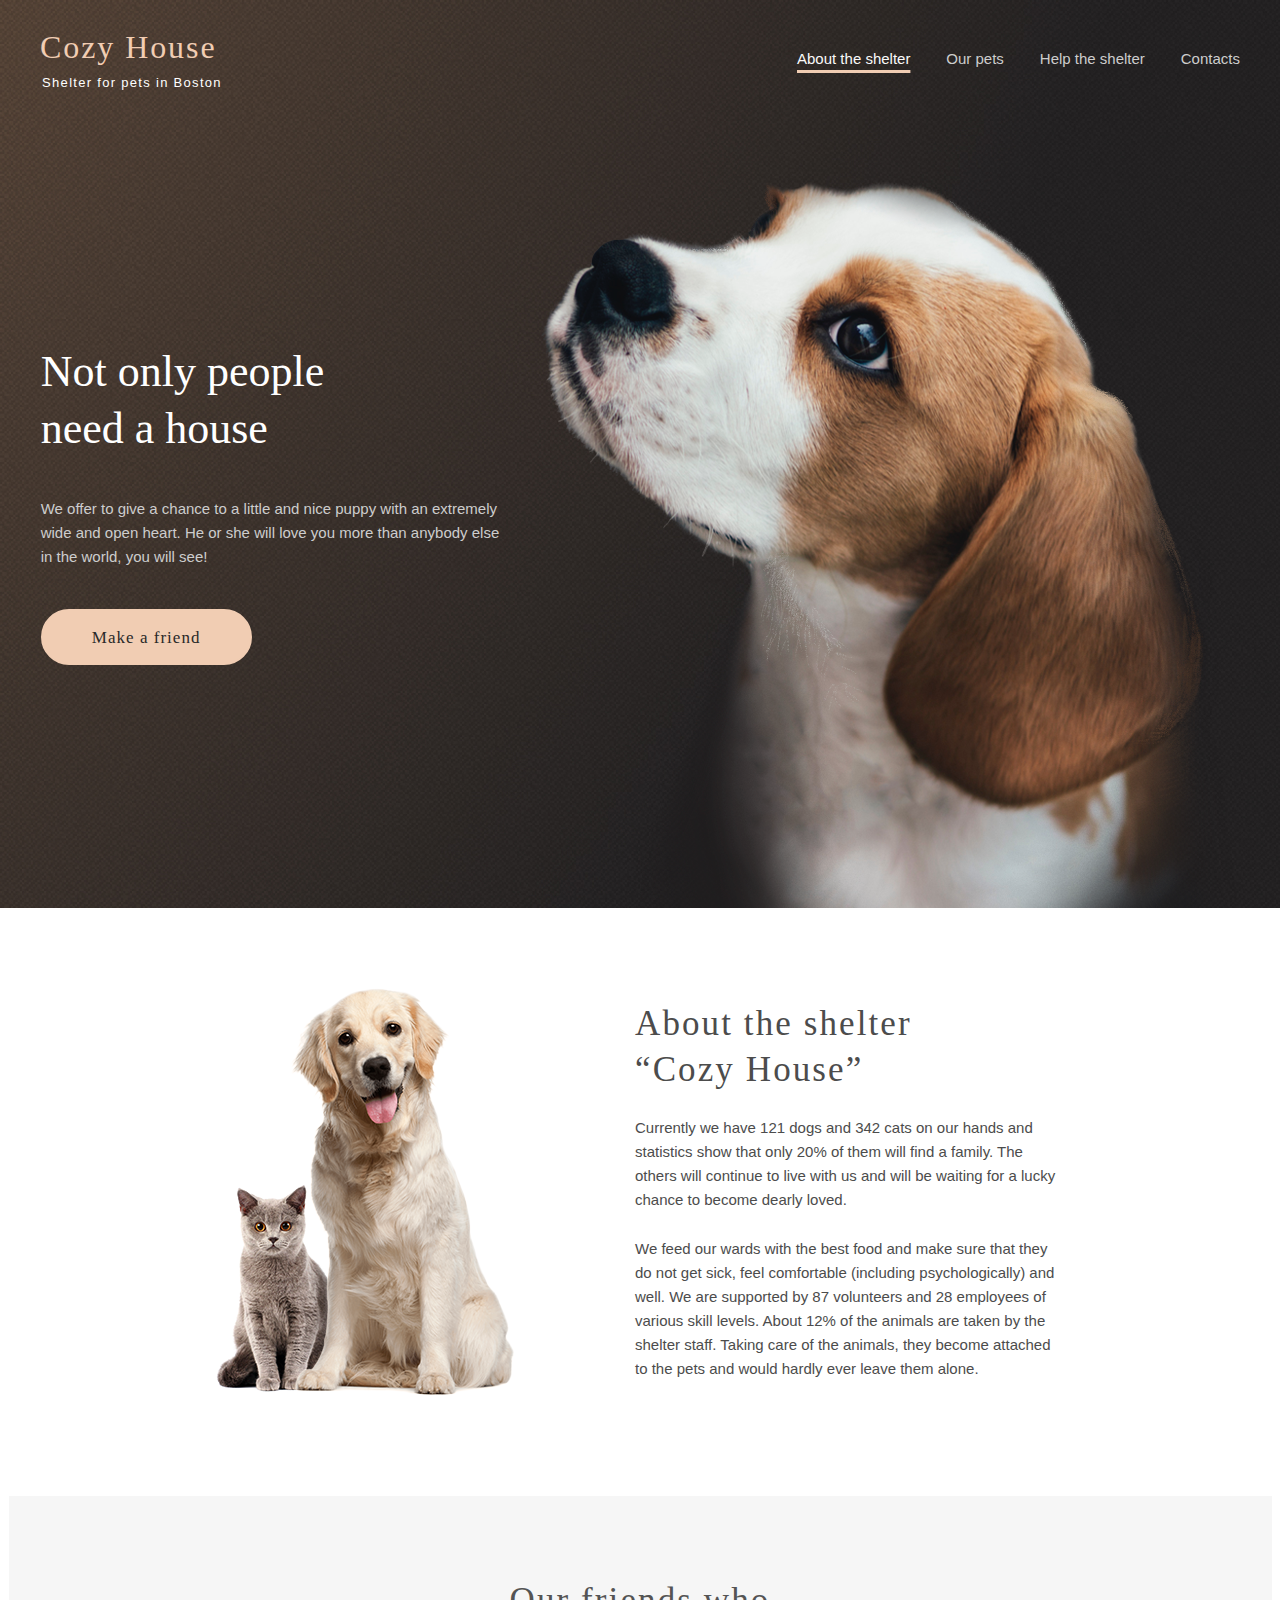
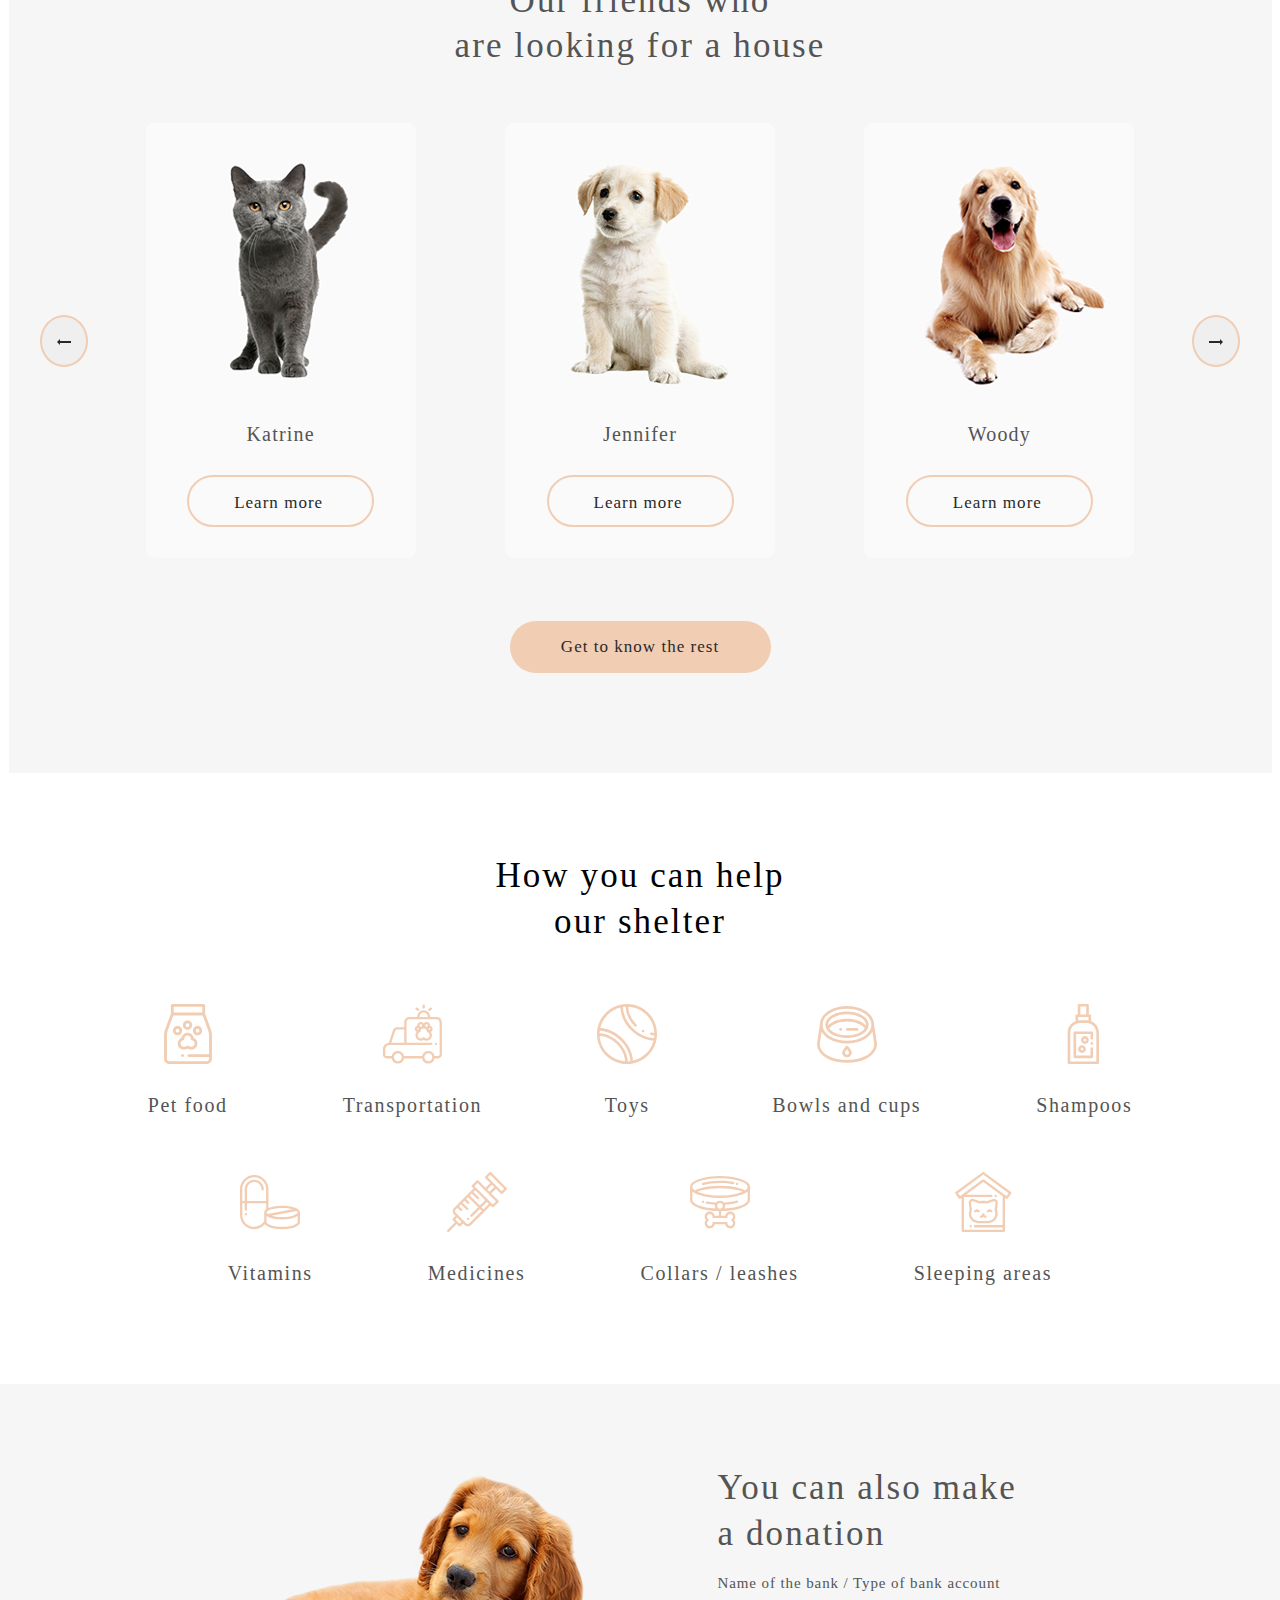
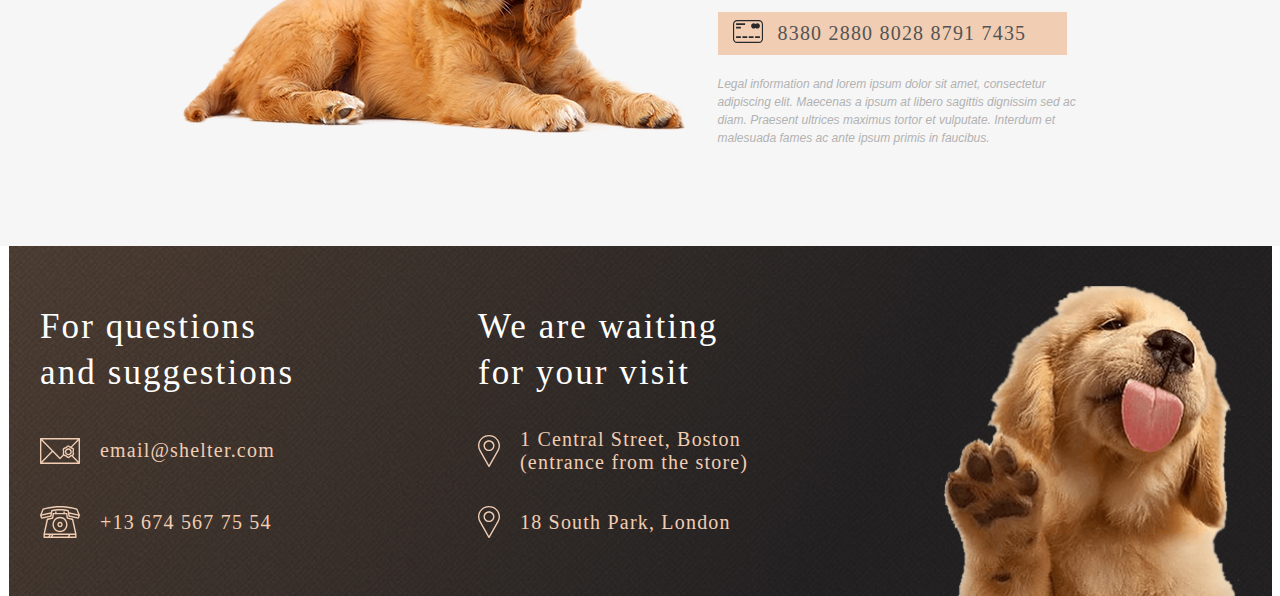
==== shelter/main.html @ d8381eef "feat: add slider and interactive for pets page and discription en console for checking the work" ====
<!DOCTYPE html>
<html lang="en">
  <head>
    <!-- prettier-ignore -->
    <meta charset="UTF-8">
    <!-- prettier-ignore -->
    <meta name="viewport" content="width=device-width, initial-scale=1.0">
    <!-- prettier-ignore -->
    <link rel="icon" href="/shelter/assets/favicon.png" type="image/x-icon">
    <!-- prettier-ignore -->
    <link rel="stylesheet" href="main.css">
    <title>Cozy House</title>
  </head>
  <body>
    <main>
      <div class="wrapper_section1 wrapper_section1-bg">
        <div class="section_1" style="height: 908px">
          <header class="section_1__header">
            <nav class="section_1__header_nav">
              <div class="section_1__header_nav_logo">
                <a href="#" class="header_nav_logo_a">
                  <h1>Cozy House</h1>
                  <span class="header__nav_div_span"
                    >Shelter for pets in Boston</span
                  ></a
                >
              </div>
              <ul class="section_1__header_nav_ul">
                <li class="section_1__header_nav_ul_li">About the shelter</li>
                <li class="section_1__header_nav_ul_li">
                  <a href="pets.html">Our pets</a>
                </li>
                <li class="section_1__header_nav_ul_li">
                  <a href="#help_the_shelter">Help the shelter</a>
                </li>
                <li class="section_1__header_nav_ul_li">
                  <a href="#contacts">Contacts</a>
                </li>
              </ul>
            </nav>
          </header>
          <article class="section_1__article">
            <div class="section_1__article_div">
              <h2 class="section_1__article_div_h2">
                Not only people need a house
              </h2>
              <p class="section_1__article_div_p">
                We offer to give a chance to a little and nice puppy with an
                extremely wide and open heart. He or she will love you more than
                anybody else in the world, you will see!
              </p>
              <a href="#our_friends" class="section_1__article_div_a"
                >Make a friend</a
              >
            </div>
            <div class="section_1__article_img">
              <!-- prettier-ignore -->
              <img
                src="/shelter//assets/start_pet.png"
                alt="dog puppy"
                width="698"
                height="728"
              >
            </div>
          </article>
        </div>
      </div>
      <div class="wrapper_section2 wrapper_section2-bg" style="height: 588px">
        <article class="section2 wrapper_section2__article">
          <div class="section2__article_div-foto">
            <!-- prettier-ignore -->
            <img
              src="/shelter/assets/about-pets.png"
              alt="pets"
              width="300"
              height="408"
              class="section2__article_div-foto_img"
            >
          </div>
          <div class="section2__article_div-info">
            <h2 class="section2__article_div-info_h2">
              About the shelter “Cozy House”
            </h2>
            <p class="section2__article_div-info_p">
              Currently we have 121 dogs and 342 cats on our hands and
              statistics show that only 20% of them will find a family. The
              others will continue to live with us and will be waiting for a
              lucky chance to become dearly loved.
            </p>
            <p class="section2__article_div-info_p">
              We feed our wards with the best food and make sure that they do
              not get sick, feel comfortable (including psychologically) and
              well. We are supported by 87 volunteers and 28 employees of
              various skill levels. About 12% of the animals are taken by the
              shelter staff. Taking care of the animals, they become attached to
              the pets and would hardly ever leave them alone.
            </p>
          </div>
        </article>
      </div>
      <div
        id="our_friends"
        class="wrapper_section3 wrapper_section3-bg"
        style="height: 877px"
      >
        <article class="section3 section3_wrapper">
          <h2 class="article__h2">
            Our friends who
            <!-- prettier-ignore -->
            <br>
            are looking for a house
          </h2>
          <div class="article__slider-wrapper">
            <button class="article__slider-button-left">
              <!-- prettier-ignore -->
              <img src="/shelter/assets/Arrow_left.png" alt="left button" width="14" height="6">
            </button>
            <div class="article__slider-wrapper_slider-container">
              <div class="article__slider-wrapper_slider-item">
                <figure class="article__slider-wrapper_slider-item-figure">
                  <!-- prettier-ignore -->
                  <img src="/shelter/assets/pets-katrine.png" 
                      alt="pet Katrine" 
                      width="270" 
                      height="270" 
                      class="article__slider-wrapper_slider-item-figure-img">
                  <figcaption class="article__slider-wrapper_slider-figcapion">
                    Katrine
                  </figcaption>
                </figure>
                <button class="article__slider-wrapper_slider-button-item">
                  Learn more
                </button>
              </div>
              <div class="article__slider-wrapper_slider-item">
                <figure class="article__slider-wrapper_slider-item-figure">
                  <!-- prettier-ignore -->
                  <img src="/shelter/assets/pets-jennifer.png" 
                        alt="pet Jennifer" 
                        width="270" 
                        height="270" 
                        class="article__slider-wrapper_slider-item-figure-img">
                  <figcaption class="article__slider-wrapper_slider-figcapion">
                    Jennifer
                  </figcaption>
                </figure>
                <button class="article__slider-wrapper_slider-button-item">
                  Learn more
                </button>
              </div>
              <div class="article__slider-wrapper_slider-item">
                <figure class="article__slider-wrapper_slider-item-figure">
                  <!-- prettier-ignore -->
                  <img src="/shelter/assets/pets-woody.png" 
                      alt="pet Woody" 
                      width="270" 
                      height="270" 
                      class="article__slider-wrapper_slider-item-figure-img">
                  <figcaption class="article__slider-wrapper_slider-figcapion">
                    Woody
                  </figcaption>
                </figure>
                <button class="article__slider-wrapper_slider-button-item">
                  Learn more
                </button>
              </div>
            </div>
            <button class="article__slider-button-right">
              <!-- prettier-ignore -->
              <img src="/shelter/assets/Arrow_rigth.png" alt="right button" width="14" height="6">
            </button>
          </div>
          <a href="pets.html" class="section3_wrapper__button"
            >Get to know the rest</a
          >
        </article>
      </div>
      <div
        id="help_the_shelter"
        class="wrapper_section4 wrapper_section4-bg"
        style="height: 611px"
      >
        <article class="section4 section4_wrapper">
          <h2 class="section4__h2">How you can help our shelter</h2>
          <div class="section4__div-conteiner">
            <figure class="section4__div-conteiner__figure">
              <!-- prettier-ignore -->
              <img src="/shelter/assets/icon-pet-food.svg" 
                     alt="icon Pet food" 
                     class="section4__div-conteiner__figure_img">
              <figcaption class="section4__div-conteiner__figure_figcaption">
                Pet food
              </figcaption>
            </figure>
            <figure class="section4__div-conteiner__figure">
              <!-- prettier-ignore -->
              <img src="/shelter/assets/icon-transportation.svg" 
                    alt="icon Transportation" 
                    class="section4__div-conteiner__figure_img">
              <figcaption class="section4__div-conteiner__figure_figcaption">
                Transportation
              </figcaption>
            </figure>
            <figure class="section4__div-conteiner__figure">
              <!-- prettier-ignore -->
              <img src="/shelter/assets/icon-toys.svg" 
                    alt="icon Toys" 
                    class="section4__div-conteiner__figure_img">
              <figcaption class="section4__div-conteiner__figure_figcaption">
                Toys
              </figcaption>
            </figure>
            <figure class="section4__div-conteiner__figure">
              <!-- prettier-ignore -->
              <img src="/shelter/assets/icon-bowls-and-cups.svg" 
                      alt="icon Bowls and cups" 
                      class="section4__div-conteiner__figure_img">
              <figcaption class="section4__div-conteiner__figure_figcaption">
                Bowls and cups
              </figcaption>
            </figure>
            <figure class="section4__div-conteiner__figure">
              <!-- prettier-ignore -->
              <img src="/shelter/assets/icon-shampoos.svg" 
                    alt="icon Shampoos" 
                    class="section4__div-conteiner__figure_img">
              <figcaption class="section4__div-conteiner__figure_figcaption">
                Shampoos
              </figcaption>
            </figure>

            <figure class="section4__div-conteiner__figure">
              <!-- prettier-ignore -->
              <img src="/shelter/assets/icon-vitamins.svg" 
                    alt="icon Vitamins" 
                    class="section4__div-conteiner__figure_img">
              <figcaption class="section4__div-conteiner__figure_figcaption">
                Vitamins
              </figcaption>
            </figure>
            <figure class="section4__div-conteiner__figure">
              <!-- prettier-ignore -->
              <img src="/shelter/assets/icon-medicines.svg" 
                    alt="icon Medicines" 
                    class="section4__div-conteiner__figure_img">
              <figcaption class="section4__div-conteiner__figure_figcaption">
                Medicines
              </figcaption>
            </figure>
            <figure class="section4__div-conteiner__figure">
              <!-- prettier-ignore -->
              <img src="/shelter/assets/icon-collars-leashes.svg" 
                    alt="icon Collars" 
                    class="section4__div-conteiner__figure_img">
              <figcaption class="section4__div-conteiner__figure_figcaption">
                Collars / leashes
              </figcaption>
            </figure>
            <figure class="section4__div-conteiner__figure">
              <!-- prettier-ignore -->
              <img src="/shelter/assets/icon-sleeping-area.svg" 
                    alt="icon Sleeping areas" 
                    class="section4__div-conteiner__figure_img">
              <figcaption class="section4__div-conteiner__figure_figcaption">
                Sleeping areas
              </figcaption>
            </figure>
          </div>
        </article>
      </div>
      <div class="wrapper_section5 wrapper_section5-bg" style="height: 462px">
        <div class="section5 section5_wrapper">
          <div class="section5__conteiner">
            <figure class="section5__conteiner_figure">
              <!-- prettier-ignore -->
              <img
                src="/shelter/assets/donation-dog.png"
                alt="dog"
                width="505"
                height="261"
              >
            </figure>
            <article class="section5__conteiner__article">
              <h3 class="section5__conteiner__article_h3">
                You can also make a donation
              </h3>
              <h5 class="section5__conteiner__article_h5">
                Name of the bank / Type of bank account
              </h5>
              <div class="section5__conteiner__article__container-card">
                <a
                  class="section5__conteiner__article__container-card"
                  href="#"
                >
                  <figure>
                    <!-- prettier-ignore -->
                    <img
                      src="/shelter/assets/credit-card.svg"
                      alt="icon bank card"
                      width="30"
                      height="23"
                    >
                  </figure>
                  <span
                    class="section5__conteiner__article__container-card_span"
                    >8380 2880 8028 8791 7435</span
                  >
                </a>
              </div>
              <p class="section5__conteiner__article_p">
                Legal information and lorem ipsum dolor sit amet, consectetur
                adipiscing elit. Maecenas a ipsum at libero sagittis dignissim
                sed ac diam. Praesent ultrices maximus tortor et vulputate.
                Interdum et malesuada fames ac ante ipsum primis in faucibus.
              </p>
            </article>
          </div>
        </div>
      </div>
      <div
        id="contacts"
        class="wrapper_footer wrapper_footer-bg"
        style="height: 350px"
      >
        <footer class="footer footer_wrapper">
          <section class="footer__section1">
            <h3 class="footer__section__h3">For questions and suggestions</h3>
            <div class="footer__section__div">
              <a
                href="mailto:email@shelter.com"
                class="footer__section__div__a"
              >
                <figure class="footer__figure-icon">
                  <!-- prettier-ignore -->
                  <img
                    src="/shelter/assets/icon-email.svg"
                    alt="Email Icon"
                    width="40"
                    height="32"
                  >
                  <figcaption class="footer__figcaption">
                    email@shelter.com
                  </figcaption>
                </figure>
              </a>
            </div>
            <div class="footer__section__div">
              <a href="tel:+136745677554" class="footer__section__div__a">
                <figure class="footer__figure-icon">
                  <!-- prettier-ignore -->
                  <img
                    src="/shelter/assets/icon-phone.svg"
                    alt="Phone Icon"
                    width="40"
                    height="32"
                  >
                  <figcaption class="footer__figcaption">
                    +13 674 567 75 54
                  </figcaption>
                </figure>
              </a>
            </div>
          </section>
          <section class="footer__section2">
            <h3 class="footer__section__h3">We are waiting for your visit</h3>
            <div class="footer__section__div">
              <a
                href="https://www.google.com/maps/place/40.748817,-73.985428"
                target="_blank"
                class="footer__section__div__a"
              >
                <figure class="footer__figure-icon">
                  <!-- prettier-ignore -->
                  <img
                    src="/shelter/assets/icon-marker.svg"
                    alt="Icon marker"
                    width="22"
                    height="32"
                  >
                  <figcaption class="footer__figcaption">
                    1 Central Street, Boston (entrance from the store)
                  </figcaption>
                </figure>
              </a>
            </div>
            <div class="footer__section__div">
              <a
                href="https://www.google.com/maps/place/40.748817,-73.985428"
                target="_blank"
                class="footer__section__div__a"
              >
                <figure class="footer__figure-icon">
                  <!-- prettier-ignore -->
                  <img
                    src="/shelter/assets/icon-marker.svg"
                    alt="Icon marker"
                    width="22"
                    height="32"
                  >
                  <figcaption class="footer__figcaption">
                    18 South Park, London
                  </figcaption>
                </figure>
              </a>
            </div>
          </section>
          <figure class="footer__figure">
            <!-- prettier-ignore -->
            <img
              src="/shelter/assets/footer-puppy.png"
              alt="Puppy"
              width="300"
              height="310"
            >
          </figure>
        </footer>
      </div>
    </main>
    <script src="main.js"></script>
  </body>
</html>
---- shelter/main.css ----
* {
    margin: 0;
    padding: 0;
}
html {
    scroll-behavior: smooth;
}
button {
    cursor: pointer;
}
a {
    all: unset;
    cursor: pointer;
}
body {
    display: flex;
    justify-content: center;
    align-items: center;
    height: 100%;
    margin: 0;
    -ms-user-select: none; 
    -moz-user-select: none; 
    -webkit-user-select: none; 
    user-select: none; 
}
main {
    display: flex;
    flex-direction: column;
    align-items: center;
    justify-content: center;
}
.wrapper_section1, 
.wrapper_section2, 
.wrapper_section3, 
.wrapper_section4, 
.wrapper_section5, 
.wrapper_footer {
    display: flex;
    align-items: center;
    justify-content: center;
    top: 0;
    left: 0;
    min-width: calc(100vw - 17px);
    background-size: cover;
    background-position: center;
}
.wrapper_section1-bg,
.wrapper_footer-bg {
    background-image: url("/shelter/assets/start-screen-gradient-background.jpg");
}
.section_1, 
.section2, 
.section3, 
.section4, 
.section5,
.footer {
    width: 1280px;
    justify-self: center;   
}
.section_1__header {
    display: flex; 
    margin-top: 30px;
    justify-content: center;
}
.section_1__header_nav {
    display: flex;
    width: 1200px;
    height: 60px;
    align-items: center;
    justify-content: space-between;
}
.section_1__header_nav_logo {
    display: flex;
    flex-direction: column;
    justify-content: space-between;
    width: 184px;
    height: 60px;
}
.header_nav_logo_a {
    display: flex;
    height: 60px;
    flex-direction: column;
    align-items: center;
    justify-content: space-between;
}
h1{
    width: 184px;
    font-family: Georgia;
    font-size: 32px;
    font-weight: 400;
    line-height: 35px;
    letter-spacing: 0.06em;
    text-align: left;
    color: #F1CDB3;
    white-space: nowrap;
}
.header__nav_div_span {
    font-family: Arial;
    font-size: 13px;
    font-weight: 400;
    line-height: 15px;
    letter-spacing: 0.1em;
    text-align: center;
    color: #FFFFFF;
}
.section_1__header_nav_ul {
    display: flex;
    width: 443px;
    height: 27px;
    justify-content: space-between;
    list-style-type: none;
    padding: 0;
    margin: 0;
    color: #CDCDCD;
    font-family: Arial;
    font-size: 15px;
    font-weight: 400;
    line-height: 24px;
    text-align: left;
}
.section_1__header_nav_ul_li:hover {
    cursor: pointer;
    color:#FAFAFA;
}
.section_1__header_nav_ul_li:first-child {
    color:#FAFAFA;
    text-decoration: underline;
    text-underline-offset: 6px;
    text-decoration-thickness: 3px;
    text-decoration-color: #F1CDB3;
}
.section_1__article {
    display: flex;
    justify-content: space-evenly;
    margin-top: 90px;
}
.section_1__article_div {
    display: flex;
    width: 460px;
    height: 322px;
    flex-direction: column;
    justify-content:space-between;
    margin-top: 163px;
}
.section_1__article_img {
    margin-left: 0px;
}
.section_1__article_div_h2 {
    width: 310px;
    height: 114px;
    font-family: Georgia;
    font-size: 44px;
    font-weight: 400;
    line-height: 57.2px;
    text-align: left;
    color: #FFFFFF;
}
.section_1__article_div_p {
    width: 460px;
    height: 72px;
    font-family: Arial;
    font-size: 15px;
    font-weight: 400;
    line-height: 24px;
    text-align: left;
    color: #CDCDCD;
}
.section_1__article_div_a {
    display: flex;
    width: 207px;
    height: 52px;
    font-size: 17px;
    font-weight: 400;
    line-height: 25px;
    align-items: center;
    align-content: center;
    justify-content: center;
    font-family: Georgia;
    letter-spacing: 0.06em;
    color: #292929;
    background: #F1CDB3;
    border-radius: 100px;
    border: 2px solid #F1CDB3;
    text-wrap: nowrap;
}
.section_1__article_div_button:hover {
    background-color: #FDDCC4;
}
.wrapper_section2-bg{
    background: #FFFFFF;
}
.wrapper_section2__article {
    display: flex;
    width: 1200px;
    height: 408px;  
    justify-content: flex-start;  
}
.section2__article_div-foto {
    display: flex;
    width: 600px;
    justify-content:center;
    align-content: start;
    margin-left: 25px;
    margin-top: -10px;
}
.section2__article_div-info {
    display: flex;
    flex-direction: column;
    width: 430px;
    height: 380px;
    justify-content: space-between;
    color: #4C4C4C;
    margin-left: -30px;
    margin-top: 3px;
}
.section2__article_div-info_h2 {
    width: 370px;
    height: 90px;
    font-family: Georgia;
    font-size: 35px;
    font-weight: 400;
    line-height: 45.5px;
    letter-spacing: 0.06em;
    text-align: left;
}
.section2__article_div-info_p {
    font-family: Arial;
    font-size: 15px;
    font-weight: 400;
    line-height: 24px;
    text-align: left;
}
.wrapper_section3-bg {
    background: #F6F6F6;
}
.section3_wrapper {
    display: flex;
    flex-direction: column;
    width: 1200px;
    height: 697px;
    align-items: center;
    justify-content: space-between;
}
.article__slider-wrapper {
    display: flex;
    width: 1200px;
    height: 435px;
    justify-content:center; 
    align-items: center; 
    margin-top: -8px;
}
.article__slider-button-right,
.article__slider-button-left {
    width: 52px;
    height: 52px;
    border-radius: 100%;
    border: 2px solid #F1CDB3;
}
.article__slider-button-right:hover,
.article__slider-button-left:hover {
    background: #FDDCC4;
}
.article__slider-wrapper_slider-container {
    display: flex;
    flex-direction: row;
    width: 1196px;
    height: 435px;
    justify-content:space-evenly;
    gap: 32px
}
.article__h2 {
    display: flex;
    width: 400px;
    height: 90px;
    font-family: Georgia;
    font-size: 35px;
    font-weight: 400;
    line-height: 45px;
    letter-spacing: 0.06em;
    justify-content: center;
    text-align: center;
    color: #545454;
    margin-top: -8px;
}
.article__slider-wrapper_slider-item {
    display: flex;
    flex-direction: column;
    width: 270px;
    height: 435px;
    align-items: center;
    justify-content:flex-start;
    border-radius: 9px;
    background: #FAFAFA;
    cursor: pointer;
}
.article__slider-wrapper_slider-item:hover {
    background: #FFFFFF;
}
.article__slider-wrapper_slider-item:hover
.article__slider-wrapper_slider-button-item {
    background-color: #FDDCC4;
  }
.article__slider-wrapper_slider-item-figure {
    display: flex;
    flex-direction: column;
    height: 300px;
    justify-content: space-between;
}
.article__slider-wrapper_slider-item-figure-img {
    margin-top: 0;
}
.article__slider-wrapper_slider-figcapion {
    display: flex;
    justify-content: center;
    font-family: Georgia;
    font-size: 20px;
    font-weight: 400;
    line-height: 22.72px;
    letter-spacing: 0.06em;
    text-align: center;
    color: #545454;
    margin-top: 30px;
}
.article__slider-wrapper_slider-button-item {
    width: 187px;
    height: 52px;
    padding: 15px 45px 15px 45px;
    font-family: Georgia;
    font-size: 17px;
    font-weight: 400;
    line-height: 22.1px;
    letter-spacing: 0.06em;
    text-align: left;
    border-radius: 100px;
    border: 2px 2px 2px 2px;
    color:#292929;
    border: 2px solid #F1CDB3;
    background-color: #FAFAFA;
    text-wrap: nowrap;
    margin-top: 52px;
}
.section3_wrapper__button {
    display: flex;
    width: 261px;
    height: 52px;
    border-radius: 100px;
    Padding:15px, 45px, 15px, 45px;
    font-family: Georgia;
    font-size: 17px;
    font-weight: 400;
    line-height: 22.1px;
    letter-spacing: 0.06em;
    background: #F1CDB3;
    color:#292929;
    border: none;
    justify-content: center;
    align-items: center;
    margin-bottom: 10px;
}
.section3_wrapper__button:hover {
    background: #FDDCC4;
}
.wrapper_section4-bg {
    background: #FFFFFF;
}
.section4_wrapper {
    display: flex;
    flex-direction: column;
    width: 1200px;
    height: 431px;
    align-items: center;
    justify-content: space-between;
}
.section4__h2 {
    width: 310px;
    height: 90px;
    font-family: Georgia;
    font-size: 35px;
    font-weight: 400;
    line-height: 45.5px;
    letter-spacing: 0.06em;
    text-align: center;
    margin-top: -10px;
}
.section4__div-conteiner {
    display: flex;
    width: 1146px;
    height: 281px;
    justify-content: center;
    align-items: center;
    flex-wrap: wrap;
    gap: 55px 115px;
    margin-bottom: 10px;
}
.section4__div-conteiner__figure {
    display: flex;
    height: 112px;
    flex-direction: column;
    justify-content: space-between;
    align-items: center;
}
.section4__div-conteiner__figure_img {
    width: 60px;
    height: 60px;
}
.section4__div-conteiner__figure_figcaption {
    font-family: Georgia;
    font-size: 20px;
    font-weight: 100;
    line-height: 22px;
    letter-spacing: 0.08em;
    text-align: center;
    color: #545454;
}
.wrapper_section5-bg {
    background-color: #F6F6F6;
}
.section5__conteiner {
    display: flex;
    justify-content: center;
    align-items: center;
    gap: 30px;
}
.section5__conteiner_figure {
    display: flex;
    width: 505px;
    height: 282px;
}
.section5__conteiner__article{
    display: flex;
    flex-direction: column;
    width: 380px;
    height: 282px;
    margin-top: -18px;
    justify-content: space-between;
}
.section5__conteiner__article_h3 {
    width: 300px;
    height: 90px;
    font-family: Georgia;
    font-size: 35px;
    font-weight: 400;
    line-height: 45.5px;
    letter-spacing: 0.06em;
    text-align: left;
    color: #545454;
}
.section5__conteiner__article_h5 {
    font-family: Georgia;
    font-size: 15px;
    font-weight: 400;
    line-height: 16.5px;
    letter-spacing: 0.06em;
    text-align: left;
    color: #545454;
}
.section5__conteiner__article__container-card {
    display: flex;
    width: 349px;
    height: 43px;
    align-items: center;
    justify-content: space-evenly;
    background: #F1CDB3;
}
.section5__conteiner__article__container-card:hover {
    background: #FDDCC4;

}
.section5__conteiner__article__container-card_span {
    width: 274px;
    height: 23px;
    font-family: Georgia;
    font-size: 20px;
    font-weight: 400;
    line-height: 23px;
    letter-spacing: 0.06em;
    text-align: left;
    color: #545454;
    text-wrap: nowrap;
}
.section5__conteiner__article_p {
    width: 380px;
    height: 72px;
    color: #B2B2B2;
    font-family: Arial;
    font-size: 12px;
    font-style: italic;
    font-weight: 400;
    line-height: 18px;
    text-align: left;
}
.footer_wrapper {
    display: flex;
    width: 1200px;
    height: 100%;
    justify-content: space-between;
    align-items: center;
}
.footer__section1,
.footer__section2 {
    display: flex;
    flex-direction: column;
    height: 234px;
    justify-content: space-between;
}
.footer__section1 {
    width: 278px;
}
.footer__section2 {
    width: 302px;
}
.footer__section__h3 {
    width: 280px;
    font-family: Georgia;
    font-size: 35px;
    font-weight: 400;
    line-height: 45.5px;
    letter-spacing: 0.06em;
    text-align: left;
    color: #FFFFFF;
}
.footer__section__div {
    display: flex;
}
.footer__section__div__a {
    display: flex;
    font-family: Georgia;
    font-size: 20px;
    font-weight: 400;
    line-height: 23px;
    letter-spacing: 0.06em;
    text-align: left;
    color: #F1CDB3;
    text-decoration: none;
}
.footer__section__div__a:hover {
    color: #FAFAFA;
}
.footer__figure-icon {
    display: flex;
    align-items: center;
}
.footer__figcaption {
    display: flex;
    margin-left: 20px;
}
.footer__figure {
    display: flex;
    margin-top: 40px;
}
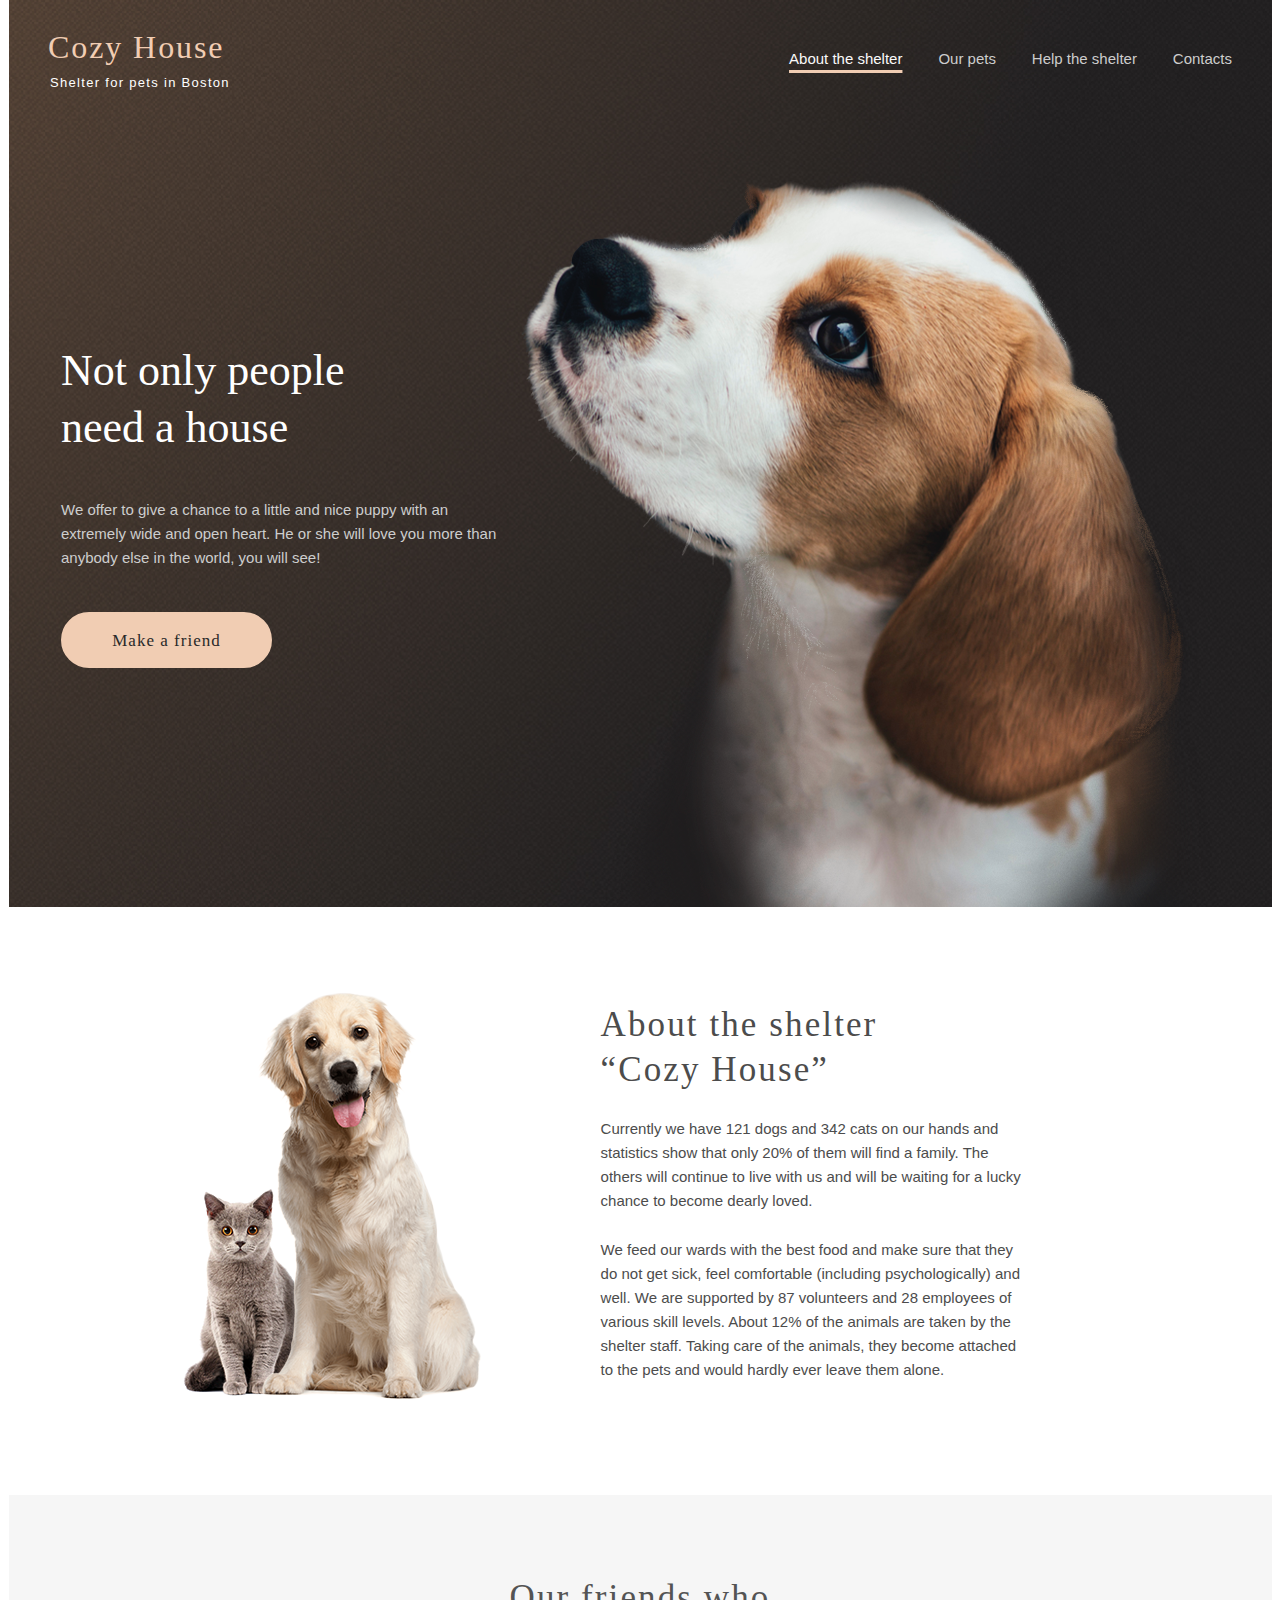
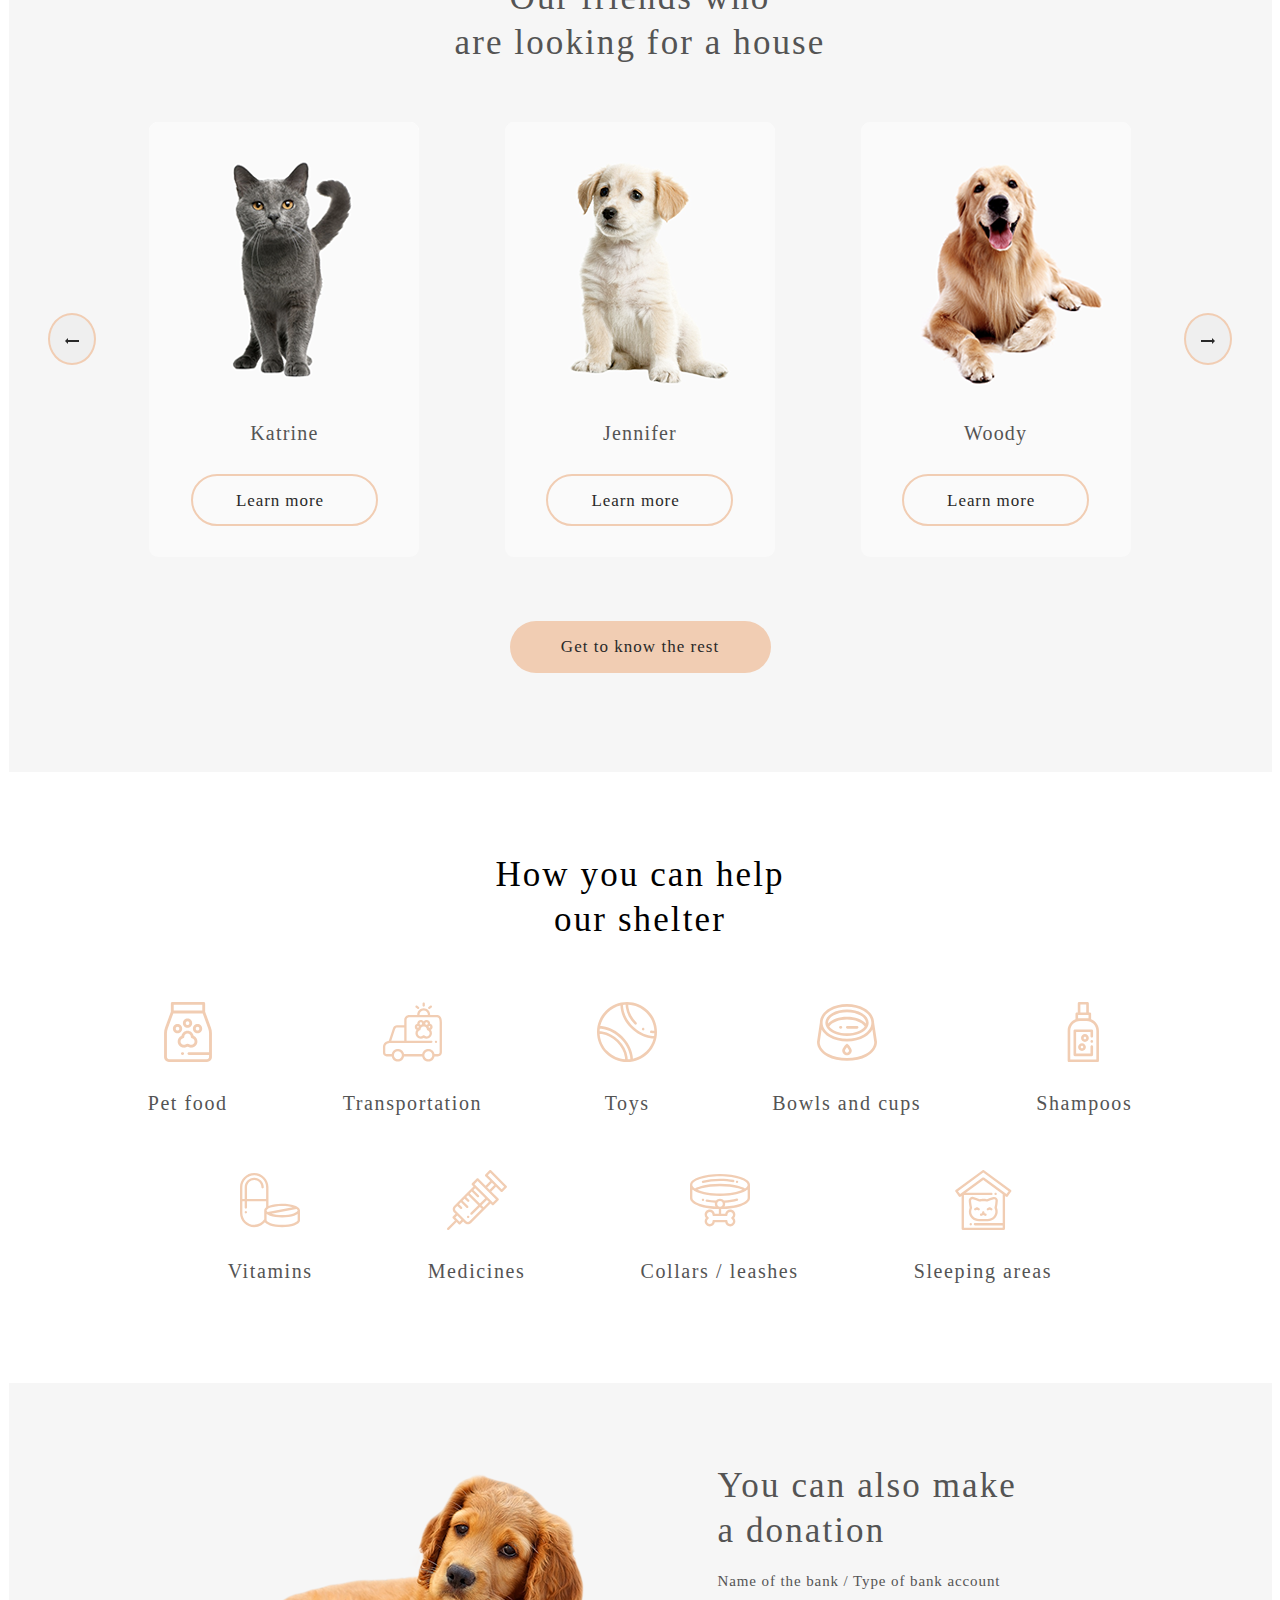
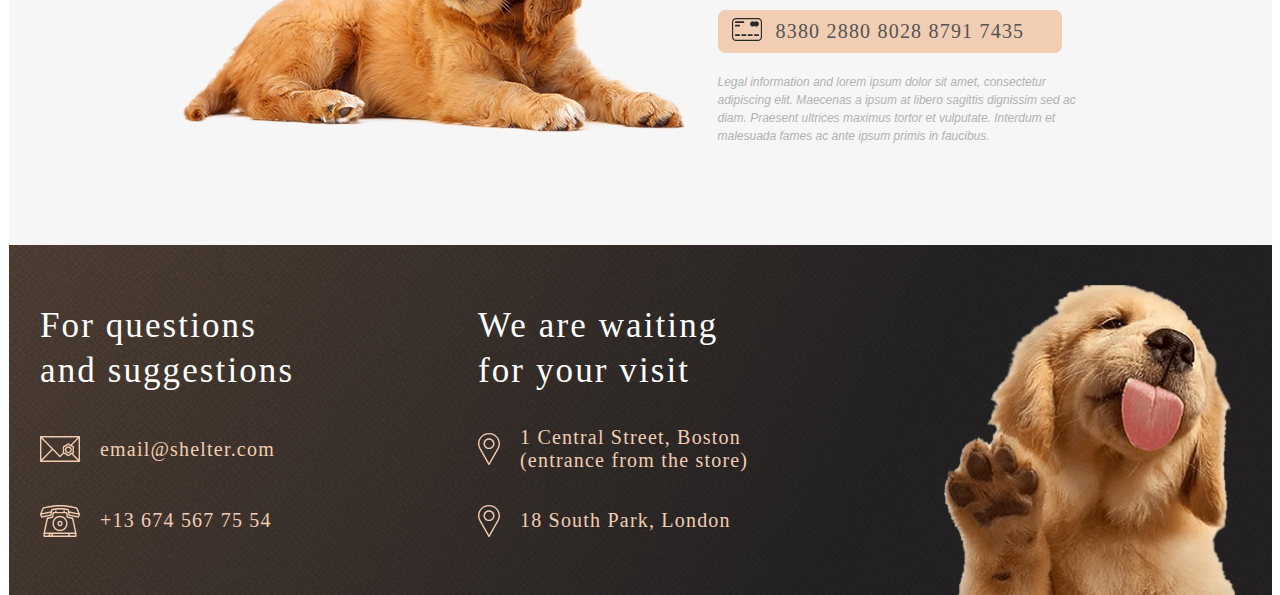
==== commit 603ba68a: "feat: add mediaqueries  768px for main page" ====
--- a/shelter/main.html
+++ b/shelter/main.html
@@ -6,7 +6,7 @@
     <!-- prettier-ignore -->
     <meta name="viewport" content="width=device-width, initial-scale=1.0">
     <!-- prettier-ignore -->
-    <link rel="icon" href="/shelter/assets/favicon.png" type="image/x-icon">
+    <link rel="icon" href="./assets/favicon.png" type="image/x-icon">
     <!-- prettier-ignore -->
     <link rel="stylesheet" href="main.css">
     <title>Cozy House</title>
@@ -14,17 +14,17 @@
   <body>
     <main>
       <div class="wrapper_section1 wrapper_section1-bg">
-        <div class="section_1" style="height: 908px">
+        <div class="section_1">
           <header class="section_1__header">
+            <div class="section_1__header_nav_logo">
+              <a href="#" class="header_nav_logo_a">
+                <h1>Cozy House</h1>
+                <span class="header__nav_div_span"
+                  >Shelter for pets in Boston</span
+                ></a
+              >
+            </div>
             <nav class="section_1__header_nav">
-              <div class="section_1__header_nav_logo">
-                <a href="#" class="header_nav_logo_a">
-                  <h1>Cozy House</h1>
-                  <span class="header__nav_div_span"
-                    >Shelter for pets in Boston</span
-                  ></a
-                >
-              </div>
               <ul class="section_1__header_nav_ul">
                 <li class="section_1__header_nav_ul_li">About the shelter</li>
                 <li class="section_1__header_nav_ul_li">
@@ -53,27 +53,28 @@
                 >Make a friend</a
               >
             </div>
-            <div class="section_1__article_img">
+            <div class="section_1__article_div_img">
+              <source
+                srcset="../shelter/assets/start-screen-puppy.png"
+                media="(max-width: 950px) and (min-width: 768px)"
+              />
               <!-- prettier-ignore -->
               <img
-                src="/shelter//assets/start_pet.png"
+                src="../shelter/assets/start_pet.png"
                 alt="dog puppy"
-                width="698"
-                height="728"
+                class="section_1__article_img"
               >
             </div>
           </article>
         </div>
       </div>
-      <div class="wrapper_section2 wrapper_section2-bg" style="height: 588px">
+      <div class="wrapper_section2 wrapper_section2-bg">
         <article class="section2 wrapper_section2__article">
           <div class="section2__article_div-foto">
             <!-- prettier-ignore -->
             <img
-              src="/shelter/assets/about-pets.png"
+              src="./assets/about-pets.png"
               alt="pets"
-              width="300"
-              height="408"
               class="section2__article_div-foto_img"
             >
           </div>
@@ -98,11 +99,7 @@
           </div>
         </article>
       </div>
-      <div
-        id="our_friends"
-        class="wrapper_section3 wrapper_section3-bg"
-        style="height: 877px"
-      >
+      <div id="our_friends" class="wrapper_section3 wrapper_section3-bg">
         <article class="section3 section3_wrapper">
           <h2 class="article__h2">
             Our friends who
@@ -113,13 +110,13 @@
           <div class="article__slider-wrapper">
             <button class="article__slider-button-left">
               <!-- prettier-ignore -->
-              <img src="/shelter/assets/Arrow_left.png" alt="left button" width="14" height="6">
+              <img src="../shelter/assets/Arrow_left.png" alt="left button" width="14" height="6">
             </button>
             <div class="article__slider-wrapper_slider-container">
               <div class="article__slider-wrapper_slider-item">
                 <figure class="article__slider-wrapper_slider-item-figure">
                   <!-- prettier-ignore -->
-                  <img src="/shelter/assets/pets-katrine.png" 
+                  <img src="../shelter/assets/pets-katrine.png" 
                       alt="pet Katrine" 
                       width="270" 
                       height="270" 
@@ -135,7 +132,7 @@
               <div class="article__slider-wrapper_slider-item">
                 <figure class="article__slider-wrapper_slider-item-figure">
                   <!-- prettier-ignore -->
-                  <img src="/shelter/assets/pets-jennifer.png" 
+                  <img src="../shelter/assets/pets-jennifer.png" 
                         alt="pet Jennifer" 
                         width="270" 
                         height="270" 
@@ -148,10 +145,10 @@
                   Learn more
                 </button>
               </div>
-              <div class="article__slider-wrapper_slider-item">
+              <div class="article__slider-wrapper_slider-item card-woody">
                 <figure class="article__slider-wrapper_slider-item-figure">
                   <!-- prettier-ignore -->
-                  <img src="/shelter/assets/pets-woody.png" 
+                  <img src="../shelter/assets/pets-woody.png" 
                       alt="pet Woody" 
                       width="270" 
                       height="270" 
@@ -167,7 +164,7 @@
             </div>
             <button class="article__slider-button-right">
               <!-- prettier-ignore -->
-              <img src="/shelter/assets/Arrow_rigth.png" alt="right button" width="14" height="6">
+              <img src="../shelter/assets/Arrow_rigth.png" alt="right button" width="14" height="6">
             </button>
           </div>
           <a href="pets.html" class="section3_wrapper__button"
@@ -175,17 +172,13 @@
           >
         </article>
       </div>
-      <div
-        id="help_the_shelter"
-        class="wrapper_section4 wrapper_section4-bg"
-        style="height: 611px"
-      >
+      <div id="help_the_shelter" class="wrapper_section4 wrapper_section4-bg">
         <article class="section4 section4_wrapper">
           <h2 class="section4__h2">How you can help our shelter</h2>
           <div class="section4__div-conteiner">
             <figure class="section4__div-conteiner__figure">
               <!-- prettier-ignore -->
-              <img src="/shelter/assets/icon-pet-food.svg" 
+              <img src="../shelter/assets/icon-pet-food.svg" 
                      alt="icon Pet food" 
                      class="section4__div-conteiner__figure_img">
               <figcaption class="section4__div-conteiner__figure_figcaption">
@@ -194,7 +187,7 @@
             </figure>
             <figure class="section4__div-conteiner__figure">
               <!-- prettier-ignore -->
-              <img src="/shelter/assets/icon-transportation.svg" 
+              <img src="../shelter/assets/icon-transportation.svg" 
                     alt="icon Transportation" 
                     class="section4__div-conteiner__figure_img">
               <figcaption class="section4__div-conteiner__figure_figcaption">
@@ -203,7 +196,7 @@
             </figure>
             <figure class="section4__div-conteiner__figure">
               <!-- prettier-ignore -->
-              <img src="/shelter/assets/icon-toys.svg" 
+              <img src="../shelter/assets/icon-toys.svg" 
                     alt="icon Toys" 
                     class="section4__div-conteiner__figure_img">
               <figcaption class="section4__div-conteiner__figure_figcaption">
@@ -212,7 +205,7 @@
             </figure>
             <figure class="section4__div-conteiner__figure">
               <!-- prettier-ignore -->
-              <img src="/shelter/assets/icon-bowls-and-cups.svg" 
+              <img src="../shelter/assets/icon-bowls-and-cups.svg" 
                       alt="icon Bowls and cups" 
                       class="section4__div-conteiner__figure_img">
               <figcaption class="section4__div-conteiner__figure_figcaption">
@@ -221,7 +214,7 @@
             </figure>
             <figure class="section4__div-conteiner__figure">
               <!-- prettier-ignore -->
-              <img src="/shelter/assets/icon-shampoos.svg" 
+              <img src="../shelter/assets/icon-shampoos.svg" 
                     alt="icon Shampoos" 
                     class="section4__div-conteiner__figure_img">
               <figcaption class="section4__div-conteiner__figure_figcaption">
@@ -231,7 +224,7 @@
 
             <figure class="section4__div-conteiner__figure">
               <!-- prettier-ignore -->
-              <img src="/shelter/assets/icon-vitamins.svg" 
+              <img src="../shelter/assets/icon-vitamins.svg" 
                     alt="icon Vitamins" 
                     class="section4__div-conteiner__figure_img">
               <figcaption class="section4__div-conteiner__figure_figcaption">
@@ -240,7 +233,7 @@
             </figure>
             <figure class="section4__div-conteiner__figure">
               <!-- prettier-ignore -->
-              <img src="/shelter/assets/icon-medicines.svg" 
+              <img src="../shelter/assets/icon-medicines.svg" 
                     alt="icon Medicines" 
                     class="section4__div-conteiner__figure_img">
               <figcaption class="section4__div-conteiner__figure_figcaption">
@@ -249,7 +242,7 @@
             </figure>
             <figure class="section4__div-conteiner__figure">
               <!-- prettier-ignore -->
-              <img src="/shelter/assets/icon-collars-leashes.svg" 
+              <img src="../shelter/assets/icon-collars-leashes.svg" 
                     alt="icon Collars" 
                     class="section4__div-conteiner__figure_img">
               <figcaption class="section4__div-conteiner__figure_figcaption">
@@ -258,7 +251,7 @@
             </figure>
             <figure class="section4__div-conteiner__figure">
               <!-- prettier-ignore -->
-              <img src="/shelter/assets/icon-sleeping-area.svg" 
+              <img src="../shelter/assets/icon-sleeping-area.svg" 
                     alt="icon Sleeping areas" 
                     class="section4__div-conteiner__figure_img">
               <figcaption class="section4__div-conteiner__figure_figcaption">
@@ -268,16 +261,15 @@
           </div>
         </article>
       </div>
-      <div class="wrapper_section5 wrapper_section5-bg" style="height: 462px">
+      <div class="wrapper_section5 wrapper_section5-bg">
         <div class="section5 section5_wrapper">
           <div class="section5__conteiner">
             <figure class="section5__conteiner_figure">
               <!-- prettier-ignore -->
               <img
-                src="/shelter/assets/donation-dog.png"
+                src="./assets/donation-dog.png"
                 alt="dog"
-                width="505"
-                height="261"
+                class="section5__conteiner_figure_img"
               >
             </figure>
             <article class="section5__conteiner__article">
@@ -295,7 +287,7 @@
                   <figure>
                     <!-- prettier-ignore -->
                     <img
-                      src="/shelter/assets/credit-card.svg"
+                      src="./assets/credit-card.svg"
                       alt="icon bank card"
                       width="30"
                       height="23"
@@ -333,7 +325,7 @@
                 <figure class="footer__figure-icon">
                   <!-- prettier-ignore -->
                   <img
-                    src="/shelter/assets/icon-email.svg"
+                    src="./assets/icon-email.svg"
                     alt="Email Icon"
                     width="40"
                     height="32"
@@ -349,7 +341,7 @@
                 <figure class="footer__figure-icon">
                   <!-- prettier-ignore -->
                   <img
-                    src="/shelter/assets/icon-phone.svg"
+                    src="./assets/icon-phone.svg"
                     alt="Phone Icon"
                     width="40"
                     height="32"
@@ -372,7 +364,7 @@
                 <figure class="footer__figure-icon">
                   <!-- prettier-ignore -->
                   <img
-                    src="/shelter/assets/icon-marker.svg"
+                    src="./assets/icon-marker.svg"
                     alt="Icon marker"
                     width="22"
                     height="32"
@@ -392,7 +384,7 @@
                 <figure class="footer__figure-icon">
                   <!-- prettier-ignore -->
                   <img
-                    src="/shelter/assets/icon-marker.svg"
+                    src="./assets/icon-marker.svg"
                     alt="Icon marker"
                     width="22"
                     height="32"
@@ -407,7 +399,7 @@
           <figure class="footer__figure">
             <!-- prettier-ignore -->
             <img
-              src="/shelter/assets/footer-puppy.png"
+              src="./assets/footer-puppy.png"
               alt="Puppy"
               width="300"
               height="310"
--- a/shelter/main.css
+++ b/shelter/main.css
@@ -1,550 +1,736 @@
 * {
-    margin: 0;
-    padding: 0;
+  margin: 0;
+  padding: 0;
 }
 html {
-    scroll-behavior: smooth;
+  scroll-behavior: smooth;
 }
 button {
-    cursor: pointer;
+  cursor: pointer;
 }
 a {
-    all: unset;
-    cursor: pointer;
-}
+  all: unset;
+  cursor: pointer;
+}
+
 body {
-    display: flex;
-    justify-content: center;
+  display: flex;
+  justify-content: center;
+  align-items: center;
+  height: 100%;
+  margin: 0;
+  -ms-user-select: none;
+  -moz-user-select: none;
+  -webkit-user-select: none;
+  user-select: none;
+}
+main {
+  display: flex;
+  width: 100vw;
+  flex-direction: column;
+  align-items: center;
+  justify-content: center;
+}
+.wrapper_section1,
+.wrapper_section2,
+.wrapper_section3,
+.wrapper_section4,
+.wrapper_section5,
+.wrapper_footer {
+  display: flex;
+  align-items: center;
+  justify-content: center;
+  top: 0;
+  left: 0;
+  width: calc(100vw - 17px);
+  background-size: cover;
+  background-position: center;
+}
+.wrapper_section1-bg,
+.wrapper_footer-bg {
+  background-image: url("../shelter/assets/start-screen-gradient-background.jpg");
+}
+.section_1,
+.section2,
+.section3,
+.section4,
+.section5,
+.footer {
+  display: flex;
+  width: 1280px;
+  justify-self: center;
+}
+.section_1 {
+  flex-direction: column;
+  align-items: center;
+}
+.section_1__header {
+  display: flex;
+  width: 93.75%;
+  margin-top: 30px;
+  justify-content: space-between;
+}
+.section_1__header_nav {
+  display: flex;
+  height: 60px;
+  align-items: center;
+  justify-content: space-between;
+}
+.section_1__header_nav_logo {
+  display: flex;
+  flex-direction: column;
+  justify-content: space-between;
+  width: 184px;
+  height: 60px;
+}
+.header_nav_logo_a {
+  display: flex;
+  height: 60px;
+  flex-direction: column;
+  align-items: center;
+  justify-content: space-between;
+}
+h1 {
+  width: 184px;
+  font-family: Georgia;
+  font-size: 32px;
+  font-weight: 400;
+  line-height: 35px;
+  letter-spacing: 0.06em;
+  text-align: left;
+  color: #f1cdb3;
+  white-space: nowrap;
+}
+.header__nav_div_span {
+  font-family: Arial;
+  font-size: 13px;
+  font-weight: 400;
+  line-height: 15px;
+  letter-spacing: 0.1em;
+  text-align: center;
+  color: #ffffff;
+}
+.section_1__header_nav_ul {
+  display: flex;
+  width: 443px;
+  height: 27px;
+  justify-content: space-between;
+  list-style-type: none;
+  padding: 0;
+  margin: 0;
+  color: #cdcdcd;
+  font-family: Arial;
+  font-size: 15px;
+  font-weight: 400;
+  line-height: 24px;
+  text-align: left;
+}
+.section_1__header_nav_ul_li:hover {
+  cursor: pointer;
+  color: #fafafa;
+}
+.section_1__header_nav_ul_li:first-child {
+  color: #fafafa;
+  text-decoration: underline;
+  text-underline-offset: 6px;
+  text-decoration-thickness: 3px;
+  text-decoration-color: #f1cdb3;
+}
+.section_1__article {
+  display: flex;
+  max-width: 93.75%;
+  justify-content: space-between;
+  margin-top: 7.03%;
+}
+.section_1__article_div {
+  display: flex;
+  max-width: 38.33%;
+  flex-direction: column;
+  justify-content: flex-start;
+  margin-top: 163px;
+  row-gap: 42px;
+}
+.section_1__article_div_img {
+  display: flex;
+  justify-content: center;
+  align-items: center;
+  height: 728px;
+  width: 698px;
+  overflow: hidden;
+}
+.section_1__article_img {
+  max-width: 100%;
+  max-height: 100%;
+  width: auto;
+  height: auto;
+  object-fit: cover;
+  margin-left: 0px;
+}
+.section_1__article_div_h2 {
+  max-width: 310px;
+  height: auto;
+  font-family: Georgia;
+  font-size: 44px;
+  font-weight: 400;
+  line-height: 57.2px;
+  text-align: left;
+  color: #ffffff;
+}
+.section_1__article_div_p {
+  max-width: 460px;
+  font-family: Arial;
+  font-size: 15px;
+  font-weight: 400;
+  line-height: 24px;
+  text-align: left;
+  color: #cdcdcd;
+}
+.section_1__article_div_a {
+  display: flex;
+  max-width: 207px;
+  height: 52px;
+  font-size: 17px;
+  font-weight: 400;
+  line-height: 25px;
+  align-items: center;
+  align-content: center;
+  justify-content: center;
+  font-family: Georgia;
+  letter-spacing: 0.06em;
+  color: #292929;
+  background: #f1cdb3;
+  border-radius: 100px;
+  border: 2px solid #f1cdb3;
+  text-wrap: nowrap;
+  margin-left: 0;
+}
+.section_1__article_div_button:hover {
+  background-color: #fddcc4;
+}
+.wrapper_section2-bg {
+  background: #ffffff;
+}
+.wrapper_section2 {
+  max-width: 1280px;
+  min-height: 588px;
+}
+.wrapper_section2__article {
+  display: flex;
+  width: 100%;
+  justify-content: flex-start;
+  align-items: flex-start;
+}
+.section2__article_div-foto {
+  display: flex;
+  width: 46.88%;
+  height: 408xp;
+  align-content: start;
+  justify-content: center;
+  align-items: center;
+  overflow: hidden;
+  margin-top: -10px;
+}
+.section2__article_div-foto_img {
+  max-width: 100%;
+  max-height: 100%;
+  width: auto;
+  height: auto;
+  object-fit: cover;
+  margin-left: 55px;
+}
+.section2__article_div-info {
+  display: flex;
+  flex-direction: column;
+  width: 430px;
+  height: 380px;
+  justify-content: space-between;
+  color: #4c4c4c;
+  align-items: flex-start;
+}
+.section2__article_div-info_h2 {
+  width: 370px;
+  height: 90px;
+  font-family: Georgia;
+  font-size: 35px;
+  font-weight: 400;
+  line-height: 45.5px;
+  letter-spacing: 0.06em;
+  text-align: left;
+}
+.section2__article_div-info_p {
+  font-family: Arial;
+  font-size: 15px;
+  font-weight: 400;
+  line-height: 24px;
+  text-align: left;
+}
+.wrapper_section3-bg {
+  background: #f6f6f6;
+  min-height: 877px;
+}
+.section3_wrapper {
+  display: flex;
+  flex-direction: column;
+  max-width: 100%;
+  height: 700px;
+  align-items: center;
+  justify-content: space-between;
+}
+.article__slider-wrapper {
+  display: flex;
+  max-width: 93.75%;
+  height: 435px;
+  justify-content: center;
+  align-items: center;
+  margin-top: -8px;
+}
+.article__slider-button-right,
+.article__slider-button-left {
+  width: 52px;
+  height: 52px;
+  border-radius: 100%;
+  border: 2px solid #f1cdb3;
+}
+.article__slider-button-right:hover,
+.article__slider-button-left:hover {
+  background: #fddcc4;
+}
+.article__slider-wrapper_slider-container {
+  display: flex;
+  flex-direction: row;
+  width: 1193px;
+  height: 435px;
+  justify-content: space-evenly;
+  gap: 2rem;
+}
+.article__h2 {
+  display: flex;
+  width: 400px;
+  height: 90px;
+  font-family: Georgia;
+  font-size: 35px;
+  font-weight: 400;
+  line-height: 45px;
+  letter-spacing: 0.06em;
+  justify-content: center;
+  text-align: center;
+  color: #545454;
+  margin-top: -8px;
+}
+.article__slider-wrapper_slider-item {
+  display: flex;
+  flex-direction: column;
+  max-width: 270px;
+  max-height: 435px;
+  align-items: center;
+  justify-content: flex-start;
+  border-radius: 9px;
+  background: #fafafa;
+  cursor: pointer;
+}
+.article__slider-wrapper_slider-item:hover {
+  background: #ffffff;
+}
+.article__slider-wrapper_slider-item:hover
+  .article__slider-wrapper_slider-button-item {
+  background-color: #fddcc4;
+}
+.article__slider-wrapper_slider-item-figure {
+  display: flex;
+  flex-direction: column;
+  max-height: 300px;
+  justify-content: space-between;
+}
+.article__slider-wrapper_slider-item-figure-img {
+  margin-top: 0;
+}
+.article__slider-wrapper_slider-figcapion {
+  display: flex;
+  justify-content: center;
+  font-family: Georgia;
+  font-size: 20px;
+  font-weight: 400;
+  line-height: 22.72px;
+  letter-spacing: 0.06em;
+  text-align: center;
+  color: #545454;
+  margin-top: 30px;
+}
+.article__slider-wrapper_slider-button-item {
+  width: 187px;
+  height: 52px;
+  padding: 14px 46px 15px 43px;
+  font-family: Georgia;
+  font-size: 17px;
+  font-weight: 400;
+  line-height: 22.1px;
+  letter-spacing: 0.055em;
+  text-align: left;
+  border-radius: 100px;
+  border: 2px 2px 2px 2px;
+  color: #292929;
+  border: 2px solid #f1cdb3;
+  background-color: #fafafa;
+  text-wrap: nowrap;
+  margin-top: 52px;
+}
+.section3_wrapper__button {
+  display: flex;
+  width: 261px;
+  height: 52px;
+  border-radius: 100px;
+  font-family: Georgia;
+  font-size: 17px;
+  font-weight: 400;
+  line-height: 22.1px;
+  letter-spacing: 0.06em;
+  background: #f1cdb3;
+  color: #292929;
+  border: none;
+  justify-content: center;
+  align-items: center;
+  margin-bottom: 10px;
+}
+.section3_wrapper__button:hover {
+  background: #fddcc4;
+}
+.wrapper_section4-bg {
+  background: #ffffff;
+  min-height: 611px;
+}
+.section4_wrapper {
+  display: flex;
+  flex-direction: column;
+  width: 93.75%;
+  min-height: 431px;
+  align-items: center;
+  justify-content: space-between;
+}
+.section4__h2 {
+  width: 310px;
+  height: 90px;
+  font-family: Georgia;
+  font-size: 35px;
+  font-weight: 400;
+  line-height: 45.5px;
+  letter-spacing: 0.06em;
+  text-align: center;
+  margin-top: -10px;
+}
+.section4__div-conteiner {
+  display: flex;
+  max-width: 1146px;
+  min-height: 281px;
+  justify-content: center;
+  align-items: center;
+  flex-wrap: wrap;
+  gap: 55px 115px;
+  margin-bottom: 10px;
+}
+.section4__div-conteiner__figure {
+  display: flex;
+  height: 112px;
+  flex-direction: column;
+  justify-content: space-between;
+  align-items: center;
+}
+.section4__div-conteiner__figure_img {
+  width: 60px;
+  height: 60px;
+}
+.section4__div-conteiner__figure_figcaption {
+  font-family: Georgia;
+  font-size: 20px;
+  font-weight: 100;
+  line-height: 22px;
+  letter-spacing: 0.08em;
+  text-align: center;
+  color: #545454;
+}
+.wrapper_section5-bg {
+  background-color: #f6f6f6;
+  min-height: 462px;
+}
+.section5_wrapper {
+  justify-content: center;
+}
+.section5__conteiner {
+  display: flex;
+  max-width: 100vw;
+  height: 282px;
+  justify-content: center;
+  align-items: flex-start;
+  gap: 30px;
+}
+.section5__conteiner_figure {
+  display: flex;
+  justify-content: center;
+  align-items: center;
+  height: 261px;
+  width: 505px;
+  overflow: hidden;
+}
+.section5__conteiner_figure_img {
+  max-width: 100%;
+  max-height: 100%;
+  width: auto;
+  height: auto;
+  object-fit: cover;
+}
+.section5__conteiner__article {
+  display: flex;
+  flex-direction: column;
+  width: 380px;
+  height: 282px;
+  justify-content: space-between;
+  margin-top: -10px;
+}
+.section5__conteiner__article_h3 {
+  width: 300px;
+  height: 90px;
+  font-family: Georgia;
+  font-size: 35px;
+  font-weight: 400;
+  line-height: 45.5px;
+  letter-spacing: 0.06em;
+  text-align: left;
+  color: #545454;
+}
+.section5__conteiner__article_h5 {
+  font-family: Georgia;
+  font-size: 15px;
+  font-weight: 400;
+  line-height: 16.5px;
+  letter-spacing: 0.06em;
+  text-align: left;
+  color: #545454;
+}
+.section5__conteiner__article__container-card {
+  display: flex;
+  width: 344px;
+  height: 43px;
+  align-items: center;
+  justify-content: space-evenly;
+  background: #f1cdb3;
+  border-radius: 8px;
+}
+.section5__conteiner__article__container-card:hover {
+  background: #fddcc4;
+}
+.section5__conteiner__article__container-card_span {
+  width: 272px;
+  height: 23px;
+  font-family: Georgia;
+  font-size: 20px;
+  font-weight: 400;
+  line-height: 23px;
+  letter-spacing: 0.06em;
+  text-align: left;
+  color: #545454;
+  text-wrap: nowrap;
+}
+.section5__conteiner__article_p {
+  width: 380px;
+  height: 72px;
+  color: #b2b2b2;
+  font-family: Arial;
+  font-size: 12px;
+  font-style: italic;
+  font-weight: 400;
+  line-height: 18px;
+  text-align: left;
+}
+.footer_wrapper {
+  display: flex;
+  width: 1200px;
+  height: 100%;
+  justify-content: space-between;
+  align-items: center;
+}
+.footer__section1,
+.footer__section2 {
+  display: flex;
+  flex-direction: column;
+  height: 234px;
+  justify-content: space-between;
+}
+.footer__section1 {
+  width: 278px;
+}
+.footer__section2 {
+  width: 302px;
+}
+.footer__section__h3 {
+  width: 280px;
+  font-family: Georgia;
+  font-size: 35px;
+  font-weight: 400;
+  line-height: 45.5px;
+  letter-spacing: 0.06em;
+  text-align: left;
+  color: #ffffff;
+}
+.footer__section__div {
+  display: flex;
+}
+.footer__section__div__a {
+  display: flex;
+  font-family: Georgia;
+  font-size: 20px;
+  font-weight: 400;
+  line-height: 23px;
+  letter-spacing: 0.06em;
+  text-align: left;
+  color: #f1cdb3;
+  text-decoration: none;
+}
+.footer__section__div__a:hover {
+  color: #fafafa;
+}
+.footer__figure-icon {
+  display: flex;
+  align-items: center;
+}
+.footer__figcaption {
+  display: flex;
+  margin-left: 20px;
+}
+.footer__figure {
+  display: flex;
+  margin-top: 40px;
+}
+@media (max-width: 950px) and (min-width: 768px) {
+  .section_1,
+  .section2,
+  .section3,
+  .section4,
+  .section5,
+  .footer {
+    width: 768px;
     align-items: center;
-    height: 100%;
-    margin: 0;
-    -ms-user-select: none; 
-    -moz-user-select: none; 
-    -webkit-user-select: none; 
-    user-select: none; 
-}
-main {
-    display: flex;
+  }
+  .section_1 {
+    min-height: 1165px;
+    justify-content: space-between;
+  }
+  .section_1__header {
+    min-width: calc(92.01% + 17px);
+  }
+  .section_1__article {
+    min-width: calc(92.01% + 17px);
     flex-direction: column;
     align-items: center;
-    justify-content: center;
-}
-.wrapper_section1, 
-.wrapper_section2, 
-.wrapper_section3, 
-.wrapper_section4, 
-.wrapper_section5, 
-.wrapper_footer {
+    min-height: 1015px;
+  }
+  .section_1__article_div {
+    max-width: 66.5%;
+    flex-direction: column;
+    justify-content: flex-start;
+    margin-top: 0;
+    row-gap: 43px;
+  }
+  .section_1__article_div_img {
+    width: 569px;
+    height: 593px;
+    margin-left: 138px;
+  }
+  .section_1__article_img {
+    justify-self: flex-end;
+  }
+  .section_1__article_div_a {
     display: flex;
-    align-items: center;
-    justify-content: center;
-    top: 0;
-    left: 0;
-    min-width: calc(100vw - 17px);
-    background-size: cover;
-    background-position: center;
-}
-.wrapper_section1-bg,
-.wrapper_footer-bg {
-    background-image: url("/shelter/assets/start-screen-gradient-background.jpg");
-}
-.section_1, 
-.section2, 
-.section3, 
-.section4, 
-.section5,
-.footer {
-    width: 1280px;
-    justify-self: center;   
-}
-.section_1__header {
-    display: flex; 
-    margin-top: 30px;
-    justify-content: center;
-}
-.section_1__header_nav {
+    width: 210px;
+    height: 50px;
+    align-self: center;
+  }
+  .wrapper_section2 {
+    max-width: calc(92.01% + 17px);
+    min-height: 1048px;
+  }
+  .wrapper_section2__article {
+    min-height: 868px;
+    flex-direction: column-reverse;
+    justify-content: space-between;
+    margin-bottom: 20px;
+  }
+  .section2__article_div-foto_img {
+    margin-left: 0;
+  }
+  .wrapper_section3 {
+    min-height: 877px;
+  }
+  .section3_wrapper {
+    max-width: calc(92.01% + 17px);
+    max-height: 697px;
+  }
+  .article__slider-wrapper {
+    max-width: 100%;
+    margin-top: 2px;
+  }
+  .card-woody {
+    display: none;
+  }
+  .article__slider-wrapper_slider-container {
+    width: 604px;
+    gap: 1.8rem;
+  }
+  .article__slider-wrapper_slider-button-item {
+    padding: 14px 46px 15px 43px;
+    line-height: 23.1px;
+    letter-spacing: 0.055em;
+  }
+  .wrapper_section4 {
+    max-width: 768px;
+    min-height: 779px;
+  }
+  .section4_wrapper {
     display: flex;
-    width: 1200px;
-    height: 60px;
+    max-width: 82.03%;
+    max-height: 599px;
+  }
+  .section4__h2 {
+    margin-bottom: 60px;
+  }
+  .section4__div-conteiner {
+    display: flex;
+    justify-content: space-between;
+    gap: 55px;
+    max-height: 449px;
+    margin-bottom: 10px;
+  }
+  .section4__div-conteiner__figure {
+    width: 26.98%;
+    height: 113px;
+  }
+  .section4__div-conteiner__figure_figcaption {
+    text-wrap: nowrap;
+  }
+  .section5_wrapper {
+    max-width: 768px;
+    min-height: 783px;
+  }
+  .section5__conteiner {
+    flex-direction: column-reverse;
+    min-height: 603px;
     align-items: center;
     justify-content: space-between;
-}
-.section_1__header_nav_logo {
-    display: flex;
-    flex-direction: column;
-    justify-content: space-between;
-    width: 184px;
-    height: 60px;
-}
-.header_nav_logo_a {
-    display: flex;
-    height: 60px;
-    flex-direction: column;
-    align-items: center;
-    justify-content: space-between;
-}
-h1{
-    width: 184px;
-    font-family: Georgia;
-    font-size: 32px;
-    font-weight: 400;
-    line-height: 35px;
-    letter-spacing: 0.06em;
-    text-align: left;
-    color: #F1CDB3;
-    white-space: nowrap;
-}
-.header__nav_div_span {
-    font-family: Arial;
-    font-size: 13px;
-    font-weight: 400;
-    line-height: 15px;
-    letter-spacing: 0.1em;
-    text-align: center;
-    color: #FFFFFF;
-}
-.section_1__header_nav_ul {
-    display: flex;
-    width: 443px;
-    height: 27px;
-    justify-content: space-between;
-    list-style-type: none;
-    padding: 0;
-    margin: 0;
-    color: #CDCDCD;
-    font-family: Arial;
-    font-size: 15px;
-    font-weight: 400;
-    line-height: 24px;
-    text-align: left;
-}
-.section_1__header_nav_ul_li:hover {
-    cursor: pointer;
-    color:#FAFAFA;
-}
-.section_1__header_nav_ul_li:first-child {
-    color:#FAFAFA;
-    text-decoration: underline;
-    text-underline-offset: 6px;
-    text-decoration-thickness: 3px;
-    text-decoration-color: #F1CDB3;
-}
-.section_1__article {
-    display: flex;
-    justify-content: space-evenly;
-    margin-top: 90px;
-}
-.section_1__article_div {
-    display: flex;
-    width: 460px;
-    height: 322px;
-    flex-direction: column;
-    justify-content:space-between;
-    margin-top: 163px;
-}
-.section_1__article_img {
-    margin-left: 0px;
-}
-.section_1__article_div_h2 {
-    width: 310px;
-    height: 114px;
-    font-family: Georgia;
-    font-size: 44px;
-    font-weight: 400;
-    line-height: 57.2px;
-    text-align: left;
-    color: #FFFFFF;
-}
-.section_1__article_div_p {
-    width: 460px;
-    height: 72px;
-    font-family: Arial;
-    font-size: 15px;
-    font-weight: 400;
-    line-height: 24px;
-    text-align: left;
-    color: #CDCDCD;
-}
-.section_1__article_div_a {
-    display: flex;
-    width: 207px;
-    height: 52px;
-    font-size: 17px;
-    font-weight: 400;
-    line-height: 25px;
-    align-items: center;
-    align-content: center;
+  }
+  .section5__conteiner_figure {
+    margin-bottom: 10px;
+  }
+  .footer_wrapper {
+    max-width: calc(92.01% + 17px);
+    min-height: 100%;
     justify-content: center;
-    font-family: Georgia;
-    letter-spacing: 0.06em;
-    color: #292929;
-    background: #F1CDB3;
-    border-radius: 100px;
-    border: 2px solid #F1CDB3;
-    text-wrap: nowrap;
-}
-.section_1__article_div_button:hover {
-    background-color: #FDDCC4;
-}
-.wrapper_section2-bg{
-    background: #FFFFFF;
-}
-.wrapper_section2__article {
-    display: flex;
-    width: 1200px;
-    height: 408px;  
-    justify-content: flex-start;  
-}
-.section2__article_div-foto {
-    display: flex;
-    width: 600px;
-    justify-content:center;
-    align-content: start;
-    margin-left: 25px;
-    margin-top: -10px;
-}
-.section2__article_div-info {
-    display: flex;
-    flex-direction: column;
-    width: 430px;
-    height: 380px;
-    justify-content: space-between;
-    color: #4C4C4C;
-    margin-left: -30px;
-    margin-top: 3px;
-}
-.section2__article_div-info_h2 {
-    width: 370px;
-    height: 90px;
-    font-family: Georgia;
-    font-size: 35px;
-    font-weight: 400;
-    line-height: 45.5px;
-    letter-spacing: 0.06em;
-    text-align: left;
-}
-.section2__article_div-info_p {
-    font-family: Arial;
-    font-size: 15px;
-    font-weight: 400;
-    line-height: 24px;
-    text-align: left;
-}
-.wrapper_section3-bg {
-    background: #F6F6F6;
-}
-.section3_wrapper {
-    display: flex;
-    flex-direction: column;
-    width: 1200px;
-    height: 697px;
-    align-items: center;
-    justify-content: space-between;
-}
-.article__slider-wrapper {
-    display: flex;
-    width: 1200px;
-    height: 435px;
-    justify-content:center; 
-    align-items: center; 
-    margin-top: -8px;
-}
-.article__slider-button-right,
-.article__slider-button-left {
-    width: 52px;
-    height: 52px;
-    border-radius: 100%;
-    border: 2px solid #F1CDB3;
-}
-.article__slider-button-right:hover,
-.article__slider-button-left:hover {
-    background: #FDDCC4;
-}
-.article__slider-wrapper_slider-container {
-    display: flex;
-    flex-direction: row;
-    width: 1196px;
-    height: 435px;
-    justify-content:space-evenly;
-    gap: 32px
-}
-.article__h2 {
-    display: flex;
-    width: 400px;
-    height: 90px;
-    font-family: Georgia;
-    font-size: 35px;
-    font-weight: 400;
-    line-height: 45px;
-    letter-spacing: 0.06em;
-    justify-content: center;
-    text-align: center;
-    color: #545454;
-    margin-top: -8px;
-}
-.article__slider-wrapper_slider-item {
-    display: flex;
-    flex-direction: column;
-    width: 270px;
-    height: 435px;
-    align-items: center;
-    justify-content:flex-start;
-    border-radius: 9px;
-    background: #FAFAFA;
-    cursor: pointer;
-}
-.article__slider-wrapper_slider-item:hover {
-    background: #FFFFFF;
-}
-.article__slider-wrapper_slider-item:hover
-.article__slider-wrapper_slider-button-item {
-    background-color: #FDDCC4;
-  }
-.article__slider-wrapper_slider-item-figure {
-    display: flex;
-    flex-direction: column;
-    height: 300px;
-    justify-content: space-between;
-}
-.article__slider-wrapper_slider-item-figure-img {
-    margin-top: 0;
-}
-.article__slider-wrapper_slider-figcapion {
-    display: flex;
-    justify-content: center;
-    font-family: Georgia;
-    font-size: 20px;
-    font-weight: 400;
-    line-height: 22.72px;
-    letter-spacing: 0.06em;
-    text-align: center;
-    color: #545454;
-    margin-top: 30px;
-}
-.article__slider-wrapper_slider-button-item {
-    width: 187px;
-    height: 52px;
-    padding: 15px 45px 15px 45px;
-    font-family: Georgia;
-    font-size: 17px;
-    font-weight: 400;
-    line-height: 22.1px;
-    letter-spacing: 0.06em;
-    text-align: left;
-    border-radius: 100px;
-    border: 2px 2px 2px 2px;
-    color:#292929;
-    border: 2px solid #F1CDB3;
-    background-color: #FAFAFA;
-    text-wrap: nowrap;
-    margin-top: 52px;
-}
-.section3_wrapper__button {
-    display: flex;
-    width: 261px;
-    height: 52px;
-    border-radius: 100px;
-    Padding:15px, 45px, 15px, 45px;
-    font-family: Georgia;
-    font-size: 17px;
-    font-weight: 400;
-    line-height: 22.1px;
-    letter-spacing: 0.06em;
-    background: #F1CDB3;
-    color:#292929;
-    border: none;
-    justify-content: center;
-    align-items: center;
-    margin-bottom: 10px;
-}
-.section3_wrapper__button:hover {
-    background: #FDDCC4;
-}
-.wrapper_section4-bg {
-    background: #FFFFFF;
-}
-.section4_wrapper {
-    display: flex;
-    flex-direction: column;
-    width: 1200px;
-    height: 431px;
-    align-items: center;
-    justify-content: space-between;
-}
-.section4__h2 {
-    width: 310px;
-    height: 90px;
-    font-family: Georgia;
-    font-size: 35px;
-    font-weight: 400;
-    line-height: 45.5px;
-    letter-spacing: 0.06em;
-    text-align: center;
-    margin-top: -10px;
-}
-.section4__div-conteiner {
-    display: flex;
-    width: 1146px;
-    height: 281px;
-    justify-content: center;
-    align-items: center;
+    align-content: flex-end;
     flex-wrap: wrap;
-    gap: 55px 115px;
-    margin-bottom: 10px;
-}
-.section4__div-conteiner__figure {
-    display: flex;
-    height: 112px;
-    flex-direction: column;
-    justify-content: space-between;
-    align-items: center;
-}
-.section4__div-conteiner__figure_img {
-    width: 60px;
-    height: 60px;
-}
-.section4__div-conteiner__figure_figcaption {
-    font-family: Georgia;
-    font-size: 20px;
-    font-weight: 100;
-    line-height: 22px;
-    letter-spacing: 0.08em;
-    text-align: center;
-    color: #545454;
-}
-.wrapper_section5-bg {
-    background-color: #F6F6F6;
-}
-.section5__conteiner {
-    display: flex;
-    justify-content: center;
-    align-items: center;
-    gap: 30px;
-}
-.section5__conteiner_figure {
-    display: flex;
-    width: 505px;
-    height: 282px;
-}
-.section5__conteiner__article{
-    display: flex;
-    flex-direction: column;
-    width: 380px;
-    height: 282px;
-    margin-top: -18px;
-    justify-content: space-between;
-}
-.section5__conteiner__article_h3 {
-    width: 300px;
-    height: 90px;
-    font-family: Georgia;
-    font-size: 35px;
-    font-weight: 400;
-    line-height: 45.5px;
-    letter-spacing: 0.06em;
-    text-align: left;
-    color: #545454;
-}
-.section5__conteiner__article_h5 {
-    font-family: Georgia;
-    font-size: 15px;
-    font-weight: 400;
-    line-height: 16.5px;
-    letter-spacing: 0.06em;
-    text-align: left;
-    color: #545454;
-}
-.section5__conteiner__article__container-card {
-    display: flex;
-    width: 349px;
-    height: 43px;
-    align-items: center;
-    justify-content: space-evenly;
-    background: #F1CDB3;
-}
-.section5__conteiner__article__container-card:hover {
-    background: #FDDCC4;
-
-}
-.section5__conteiner__article__container-card_span {
-    width: 274px;
-    height: 23px;
-    font-family: Georgia;
-    font-size: 20px;
-    font-weight: 400;
-    line-height: 23px;
-    letter-spacing: 0.06em;
-    text-align: left;
-    color: #545454;
-    text-wrap: nowrap;
-}
-.section5__conteiner__article_p {
-    width: 380px;
-    height: 72px;
-    color: #B2B2B2;
-    font-family: Arial;
-    font-size: 12px;
-    font-style: italic;
-    font-weight: 400;
-    line-height: 18px;
-    text-align: left;
-}
-.footer_wrapper {
-    display: flex;
-    width: 1200px;
-    height: 100%;
-    justify-content: space-between;
-    align-items: center;
-}
-.footer__section1,
-.footer__section2 {
-    display: flex;
-    flex-direction: column;
-    height: 234px;
-    justify-content: space-between;
-}
-.footer__section1 {
-    width: 278px;
-}
-.footer__section2 {
-    width: 302px;
-}
-.footer__section__h3 {
-    width: 280px;
-    font-family: Georgia;
-    font-size: 35px;
-    font-weight: 400;
-    line-height: 45.5px;
-    letter-spacing: 0.06em;
-    text-align: left;
-    color: #FFFFFF;
-}
-.footer__section__div {
-    display: flex;
-}
-.footer__section__div__a {
-    display: flex;
-    font-family: Georgia;
-    font-size: 20px;
-    font-weight: 400;
-    line-height: 23px;
-    letter-spacing: 0.06em;
-    text-align: left;
-    color: #F1CDB3;
-    text-decoration: none;
-}
-.footer__section__div__a:hover {
-    color: #FAFAFA;
-}
-.footer__figure-icon {
-    display: flex;
-    align-items: center;
-}
-.footer__figcaption {
-    display: flex;
-    margin-left: 20px;
-}
-.footer__figure {
-    display: flex;
-    margin-top: 40px;
-}+    gap: 60px;
+  }
+  .wrapper_footer-bg {
+    min-height: 639px;
+  }
+  .footer__section1,
+  .footer__section2 {
+    margin-bottom: -35px;
+  }
+}
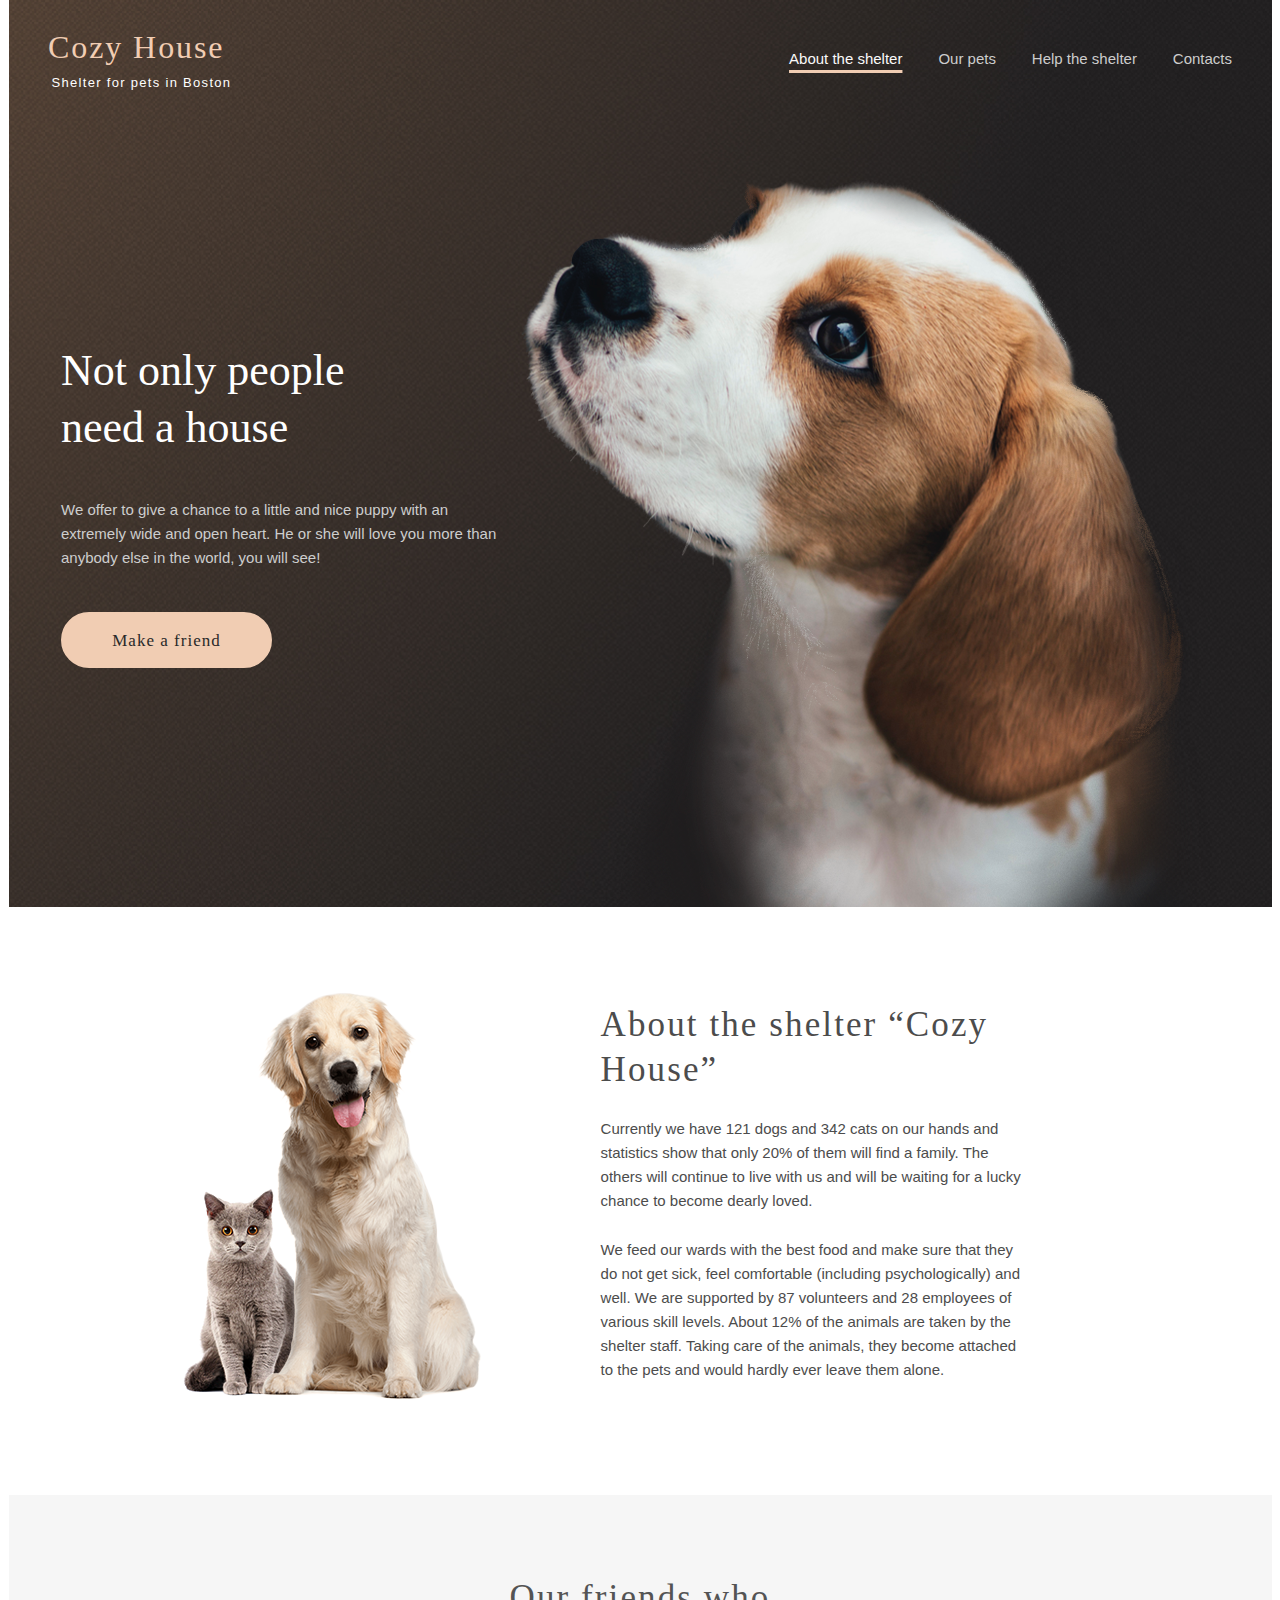
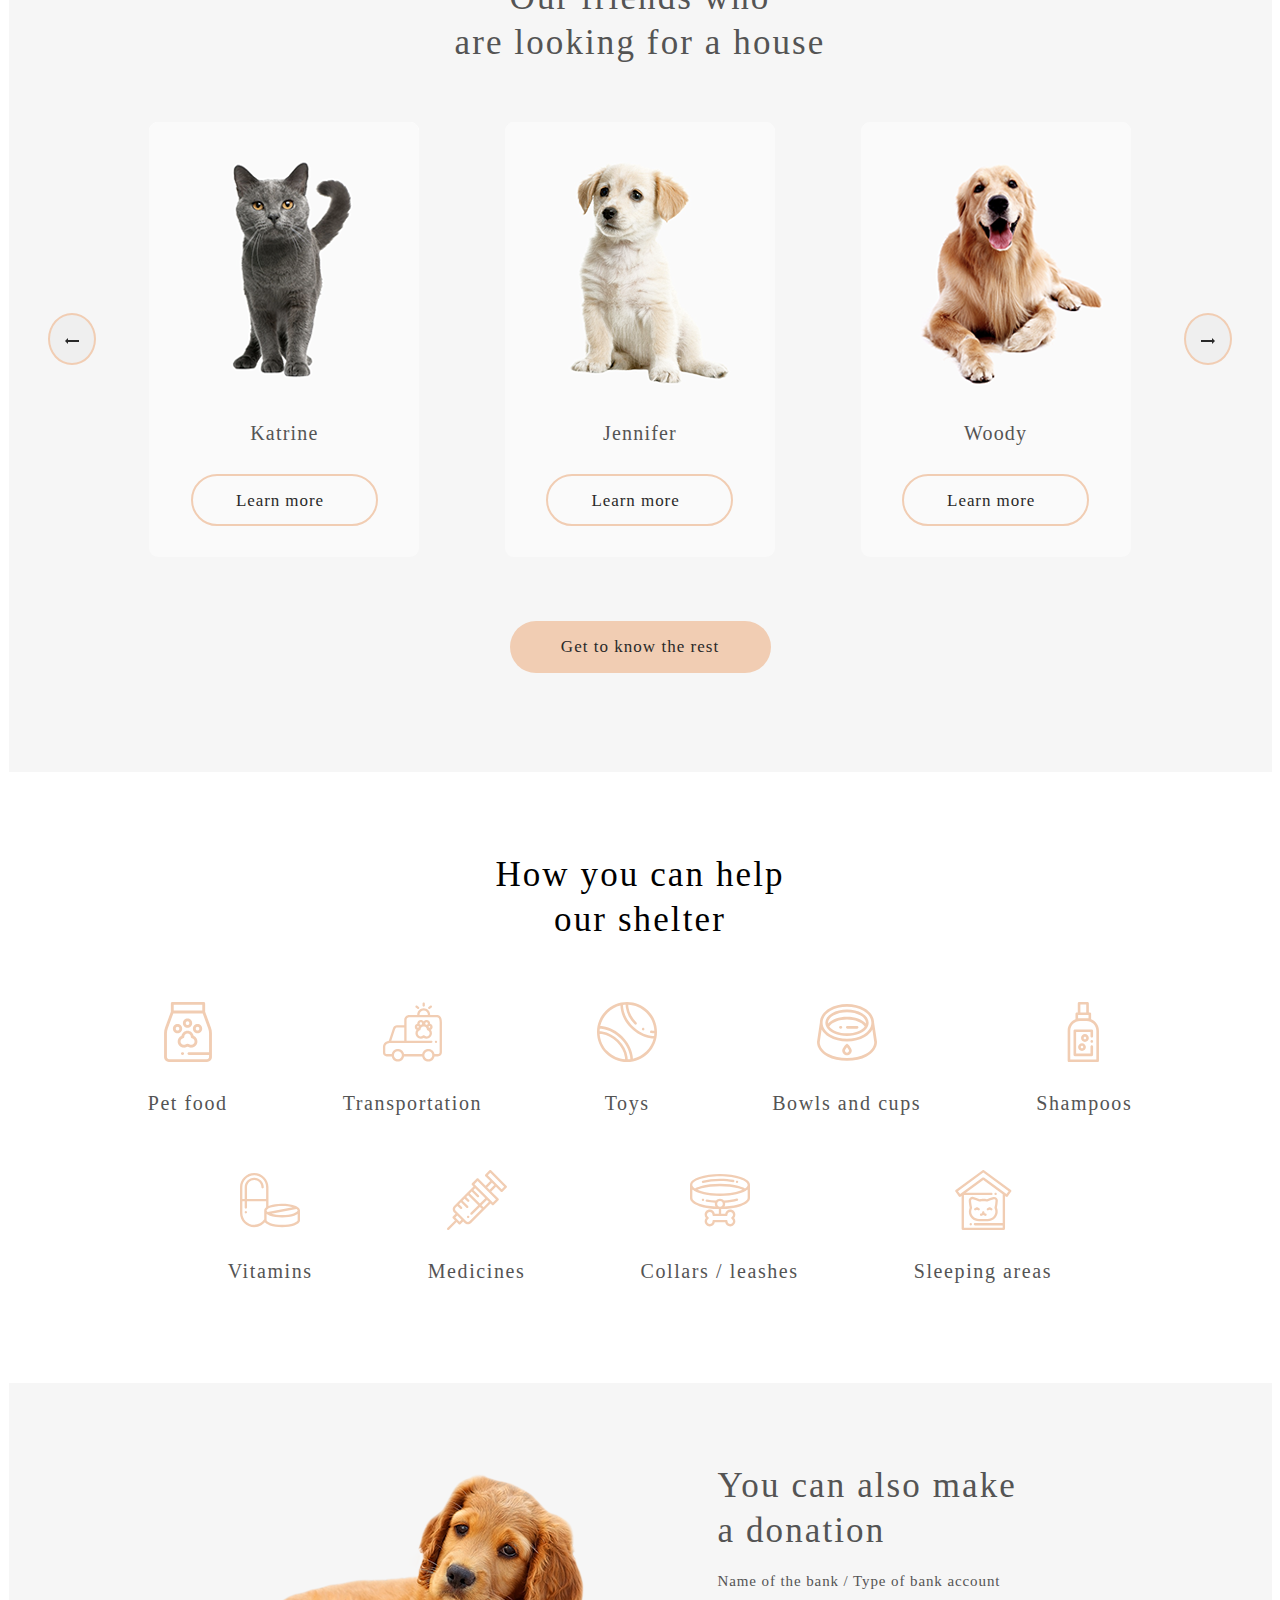
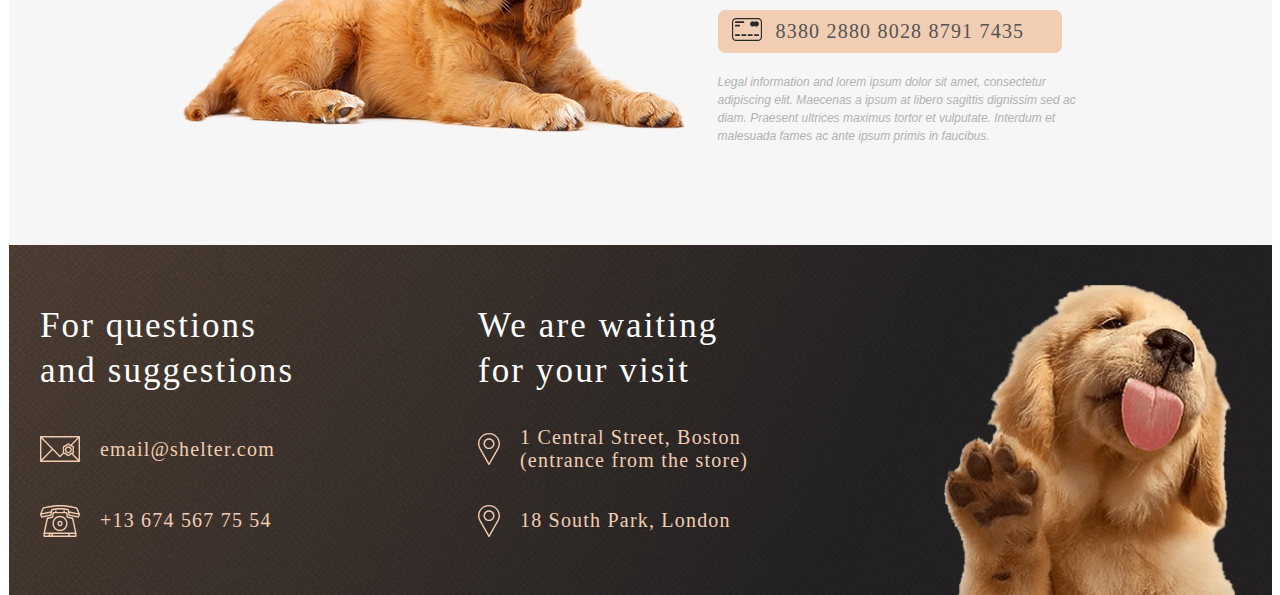
==== commit 03af51eb: "feat: add media queries for main page for 320px" ====
--- a/shelter/main.html
+++ b/shelter/main.html
@@ -38,11 +38,17 @@
                 </li>
               </ul>
             </nav>
+            <div class="header__burger-menu" onclick="openMenu()">
+              <span></span>
+            </div>
           </header>
           <article class="section_1__article">
             <div class="section_1__article_div">
               <h2 class="section_1__article_div_h2">
-                Not only people need a house
+                Not only people
+                <!-- prettier-ignore -->
+                <br>
+                need a house
               </h2>
               <p class="section_1__article_div_p">
                 We offer to give a chance to a little and nice puppy with an
@@ -57,6 +63,10 @@
               <source
                 srcset="../shelter/assets/start-screen-puppy.png"
                 media="(max-width: 950px) and (min-width: 768px)"
+              />
+              <source
+                srcset="../shelter/assets/start-screen-puppy-mobile.png"
+                media="(max-width: 767px) and (min-width: 320px)"
               />
               <!-- prettier-ignore -->
               <img
@@ -88,7 +98,9 @@
               others will continue to live with us and will be waiting for a
               lucky chance to become dearly loved.
             </p>
-            <p class="section2__article_div-info_p">
+            <p
+              class="section2__article_div-info_p section2__article_div-info_p2"
+            >
               We feed our wards with the best food and make sure that they do
               not get sick, feel comfortable (including psychologically) and
               well. We are supported by 87 volunteers and 28 employees of
@@ -129,7 +141,7 @@
                   Learn more
                 </button>
               </div>
-              <div class="article__slider-wrapper_slider-item">
+              <div class="article__slider-wrapper_slider-item card-jennifer">
                 <figure class="article__slider-wrapper_slider-item-figure">
                   <!-- prettier-ignore -->
                   <img src="../shelter/assets/pets-jennifer.png" 
@@ -265,6 +277,10 @@
         <div class="section5 section5_wrapper">
           <div class="section5__conteiner">
             <figure class="section5__conteiner_figure">
+              <source
+                srcset="../shelter/assets/donation-dog-mobile.png"
+                media="(max-width: 767px) and (min-width: 320px)"
+              />
               <!-- prettier-ignore -->
               <img
                 src="./assets/donation-dog.png"
@@ -309,11 +325,7 @@
           </div>
         </div>
       </div>
-      <div
-        id="contacts"
-        class="wrapper_footer wrapper_footer-bg"
-        style="height: 350px"
-      >
+      <div id="contacts" class="wrapper_footer wrapper_footer-bg">
         <footer class="footer footer_wrapper">
           <section class="footer__section1">
             <h3 class="footer__section__h3">For questions and suggestions</h3>
@@ -355,7 +367,7 @@
           </section>
           <section class="footer__section2">
             <h3 class="footer__section__h3">We are waiting for your visit</h3>
-            <div class="footer__section__div">
+            <div class="footer__section__div footer__section__div__section2">
               <a
                 href="https://www.google.com/maps/place/40.748817,-73.985428"
                 target="_blank"
@@ -375,7 +387,7 @@
                 </figure>
               </a>
             </div>
-            <div class="footer__section__div">
+            <div class="footer__section__div footer__section__div__section2">
               <a
                 href="https://www.google.com/maps/place/40.748817,-73.985428"
                 target="_blank"
@@ -396,15 +408,18 @@
               </a>
             </div>
           </section>
-          <figure class="footer__figure">
+          <picture class="footer__figure">
+            <source
+              srcset="../shelter/assets/footer-puppy-mobile.png"
+              media="(max-width: 767px) and (min-width: 320px)"
+            />
             <!-- prettier-ignore -->
             <img
               src="./assets/footer-puppy.png"
               alt="Puppy"
-              width="300"
-              height="310"
+              class=".footer__figure_img"
             >
-          </figure>
+          </picture>
         </footer>
       </div>
     </main>
--- a/shelter/main.css
+++ b/shelter/main.css
@@ -70,6 +70,9 @@
   margin-top: 30px;
   justify-content: space-between;
 }
+.header__burger-menu {
+  display: none;
+}
 .section_1__header_nav {
   display: flex;
   height: 60px;
@@ -109,6 +112,7 @@
   letter-spacing: 0.1em;
   text-align: center;
   color: #ffffff;
+  margin-left: 3px;
 }
 .section_1__header_nav_ul {
   display: flex;
@@ -204,7 +208,7 @@
   text-wrap: nowrap;
   margin-left: 0;
 }
-.section_1__article_div_button:hover {
+.section_1__article_div_a:hover {
   background-color: #fddcc4;
 }
 .wrapper_section2-bg {
@@ -241,14 +245,14 @@
 .section2__article_div-info {
   display: flex;
   flex-direction: column;
-  width: 430px;
+  max-width: 430px;
   height: 380px;
   justify-content: space-between;
   color: #4c4c4c;
   align-items: flex-start;
 }
 .section2__article_div-info_h2 {
-  width: 370px;
+  min-width: 370px;
   height: 90px;
   font-family: Georgia;
   font-size: 35px;
@@ -597,7 +601,19 @@
 }
 .footer__figure {
   display: flex;
+  justify-content: center;
+  align-items: center;
+  height: 310px;
+  width: 300px;
+  overflow: hidden;
   margin-top: 40px;
+}
+.footer__figure_img {
+  max-width: 100%;
+  max-height: 100%;
+  width: auto;
+  height: auto;
+  object-fit: cover;
 }
 @media (max-width: 950px) and (min-width: 768px) {
   .section_1,
@@ -616,6 +632,9 @@
   .section_1__header {
     min-width: calc(92.01% + 17px);
   }
+  .header__burger-menu {
+    display: none;
+  }
   .section_1__article {
     min-width: calc(92.01% + 17px);
     flex-direction: column;
@@ -653,6 +672,16 @@
     justify-content: space-between;
     margin-bottom: 20px;
   }
+  .section2__article_div-info_h2 {
+    width: 370px;
+    height: 90px;
+    font-family: Georgia;
+    font-size: 35px;
+    font-weight: 400;
+    line-height: 45.5px;
+    letter-spacing: 0.06em;
+    text-align: left;
+  }
   .section2__article_div-foto_img {
     margin-left: 0;
   }
@@ -720,7 +749,7 @@
   }
   .footer_wrapper {
     max-width: calc(92.01% + 17px);
-    min-height: 100%;
+    min-height: 639px;
     justify-content: center;
     align-content: flex-end;
     flex-wrap: wrap;
@@ -733,4 +762,439 @@
   .footer__section2 {
     margin-bottom: -35px;
   }
-}
+  .footer__figure {
+    display: flex;
+    order: 3;
+    justify-content: center;
+    align-items: center;
+    height: 310px;
+    width: 300px;
+    overflow: hidden;
+    margin-left: 10px;
+    margin-top: 5px;
+  }
+  .footer__figure_img {
+    max-width: 100%;
+    max-height: 100%;
+    width: auto;
+    height: auto;
+    object-fit: cover;
+  }
+}
+@media (max-width: 767px) and (min-width: 320px) {
+  .section_1,
+  .section2,
+  .section3,
+  .section4,
+  .section5,
+  .footer {
+    max-width: 320px;
+    align-items: center;
+  }
+  .section_1 {
+    width: 100%;
+    height: 823px;
+    justify-content: space-between;
+  }
+  .section_1__header {
+    min-width: calc(87.5% + 17px);
+    height: 60px;
+  }
+  .section_1__header_nav {
+    display: none;
+  }
+  .header__burger-menu {
+    display: flex;
+    cursor: pointer;
+    padding: 28px 4px;
+    background: transparent;
+  }
+  .header__burger-menu span {
+    background: #f1cdb3;
+    height: 3px;
+    width: 30px;
+    display: block;
+    position: relative;
+    transition: all ease 0.3s;
+    border-radius: 2px;
+  }
+  .header__burger-menu span:after,
+  .header__burger-menu span:before {
+    background: #f1cdb3;
+    height: 2px;
+    width: 30px;
+    display: block;
+    position: absolute;
+    content: "";
+    left: 0;
+    top: 10px;
+    transition: all ease 0.3s;
+    border-radius: 2px;
+  }
+  .header__burger-menu span:before {
+    top: -10px;
+  }
+  /* Open Menu */
+  .header__burger-menu.open span {
+    transform: rotate(90deg);
+  }
+  .header__burger-menu.open span:before {
+    transform: translateY(-7px);
+    top: 0;
+  }
+  .header__burger-menu.open span:after {
+    transform: translateY(7px);
+    top: 0;
+  }
+  .section_1__article {
+    display: flex;
+    width: 100%;
+    height: 673px;
+    flex-direction: column;
+    margin-left: -10px;
+    align-items: center;
+  }
+  .section_1__article_div {
+    display: flex;
+    min-width: 100%;
+    max-height: 296px;
+    margin-top: 0;
+    gap: 2.813rem;
+    margin-left: -2px;
+    align-items: center;
+  }
+  .section_1__article_div_h2 {
+    max-width: 100%;
+    height: 60px;
+    font-size: 25px;
+    line-height: 32.5px;
+    letter-spacing: 0.06em;
+    justify-self: center;
+    text-align: center;
+  }
+  .section_1__article_div_img {
+    width: 260px;
+    height: 272px;
+    margin-left: 38px;
+  }
+  .section_1__article_img {
+    justify-self: flex-end;
+  }
+  .section_1__article_div_a {
+    display: flex;
+    width: 210px;
+    align-self: center;
+    margin-bottom: 5px;
+    padding-top: 11px;
+    padding-bottom: 11px;
+  }
+  .section_1__article_div_p {
+    min-width: 300px;
+    font-family: Arial;
+    font-size: 15px;
+    font-weight: 100;
+    line-height: 24px;
+    text-align: center;
+  }
+  .section2 {
+    height: 974px;
+  }
+  .wrapper_section2__article {
+    display: flex;
+    min-width: 300px;
+    align-items: stretch;
+    flex-direction: column-reverse;
+    justify-content: space-around;
+    margin-left: -11px;
+    align-items: center;
+  }
+  .section2__article_div-foto {
+    width: 260px;
+    height: 354px;
+    margin-top: -43px;
+  }
+  .section2__article_div-foto_img {
+    margin-left: 0;
+  }
+  .section2__article_div-info {
+    min-width: 300px;
+    height: 494px;
+    align-items: center;
+  }
+  .section2__article_div-info_h2 {
+    width: 290px;
+    min-width: 290px;
+    height: 64px;
+    font-size: 25px;
+    line-height: 32.5px;
+    text-align: center;
+  }
+  .section2__article_div-info_p {
+    width: 90%;
+    font-size: 15px;
+    font-weight: 400;
+    line-height: 24px;
+    text-align: justify;
+    margin-top: 10px;
+  }
+  .section2__article_div-info_p2 {
+    margin-top: 5px;
+  }
+  .wrapper_section3 {
+    align-items: flex-start;
+    max-width: 100%;
+    min-height: 790px;
+  }
+  .section3_wrapper {
+    max-width: 93.75%;
+    margin-top: 50px;
+    min-height: 707px;
+    /* margin-left: 20px; */
+  }
+  .article__h2 {
+    max-width: 300px;
+    height: 64px;
+    font-size: 25px;
+    font-weight: 400;
+    line-height: 32.5px;
+    letter-spacing: 0.06em;
+    text-align: center;
+  }
+  .card-jennifer {
+    display: none;
+  }
+  .card-woody {
+    display: none;
+  }
+  .article__slider-wrapper {
+    display: flex;
+    flex-wrap: wrap;
+    column-gap: 80px;
+    height: auto;
+  }
+  .article__slider-wrapper_slider-container {
+    order: 1;
+    margin-top: -12px;
+  }
+  .article__slider-button-left {
+    order: 2;
+    margin-top: 18px;
+  }
+  .article__slider-button-right {
+    order: 3;
+    margin-top: 18px;
+  }
+  .section3_wrapper__button {
+    display: flex;
+    margin-bottom: 0;
+    margin-top: -25px;
+  }
+  .wrapper_section4 {
+    max-width: 320px;
+    min-height: 745px;
+  }
+  .section4_wrapper {
+    display: flex;
+    width: 300px;
+    min-height: 745px;
+    justify-content: flex-start;
+  }
+  .section4__h2 {
+    width: 80%;
+    height: 64px;
+    font-family: Georgia;
+    font-size: 25px;
+    font-weight: 400;
+    line-height: 32.5px;
+    letter-spacing: 0.06em;
+    text-align: center;
+    margin-top: 50px;
+  }
+  .section4__div-conteiner {
+    display: flex;
+    max-width: 96.67%;
+    justify-content: space-between;
+    gap: 30px 0;
+    max-height: 555px;
+    margin-top: 43px;
+  }
+  .section4__div-conteiner__figure {
+    width: 130px;
+    height: 87px;
+  }
+  .section4__div-conteiner__figure_img {
+    width: 50px;
+    height: 50px;
+  }
+  .section4__div-conteiner__figure_figcaption {
+    font-family: Georgia;
+    font-size: 15px;
+    font-weight: 400;
+    line-height: 16.5px;
+    letter-spacing: 0.06em;
+    text-align: center;
+  }
+  .section5_wrapper {
+    max-width: 320px;
+  }
+  .section5__conteiner {
+    flex-direction: column-reverse;
+    min-height: 542px;
+    align-items: center;
+    margin-top: 10px;
+  }
+  .section5__conteiner_figure {
+    display: flex;
+    justify-content: center;
+    align-items: center;
+    width: 261px;
+    height: 135px;
+    overflow: hidden;
+    margin-top: 15px;
+  }
+  .section5__conteiner__article {
+    display: flex;
+    flex-direction: column;
+    width: 92.75%;
+    height: 282px;
+    justify-content: space-between;
+    align-items: center;
+    margin-top: 5px;
+  }
+  .section5__conteiner__article_h3 {
+    width: 80%;
+    height: 64px;
+    font-family: Georgia;
+    font-size: 25px;
+    font-weight: 400;
+    line-height: 32.5px;
+    letter-spacing: 0.06em;
+    text-align: center;
+  }
+  .section5__conteiner__article_h5 {
+    font-family: Georgia;
+    font-size: 15px;
+    font-weight: 400;
+    line-height: 24px;
+    text-align: left;
+    letter-spacing: 0;
+  }
+  .section5__conteiner__article__container-card {
+    width: 281px;
+    height: 43px;
+  }
+  .section5__conteiner__article__container-card_span {
+    width: 206px;
+    height: 16px;
+    font-family: Georgia;
+    font-size: 15px;
+    font-weight: 400;
+    line-height: 16.5px;
+    letter-spacing: 0.06em;
+    text-align: left;
+    color: #545454;
+    text-wrap: nowrap;
+  }
+  .section5__conteiner__article_p {
+    width: 280px;
+    height: 90px;
+    color: #b2b2b2;
+    font-family: Arial;
+    font-size: 12px;
+    font-style: italic;
+    font-weight: 400;
+    line-height: 18px;
+    text-align: justify;
+  }
+  .section5__conteiner_figure_img {
+    max-width: 100%;
+    max-height: 100%;
+    width: auto;
+    height: auto;
+    object-fit: cover;
+  }
+  .footer_wrapper {
+    display: flex;
+    width: 300px;
+    height: 815px;
+    align-content: stretch;
+    justify-content: space-between;
+    align-items: flex-end;
+    flex-wrap: wrap;
+    margin-top: 30px;
+  }
+  .footer__section1,
+  .footer__section2 {
+    display: flex;
+    flex-direction: column;
+    height: 234px;
+    justify-content: space-between;
+  }
+  .footer__section1 {
+    width: 278px;
+    height: 208px;
+    order: 1;
+    align-items: center;
+  }
+  .footer__section2 {
+    width: 300px;
+    height: 222px;
+    order: 2;
+    margin-top: 5px;
+  }
+  .footer__section__h3 {
+    width: 280px;
+    font-family: Georgia;
+    font-size: 25px;
+    font-weight: 400;
+    line-height: 32.5px;
+    letter-spacing: 0.06em;
+    text-align: center;
+  }
+  .footer__section__div {
+    display: flex;
+  }
+  .footer__section__div__section2 {
+    margin-left: -10px;
+  }
+  .footer__section__div__a {
+    display: flex;
+    font-family: Georgia;
+    font-size: 20px;
+    font-weight: 400;
+    line-height: 23px;
+    letter-spacing: 0.06em;
+    text-align: left;
+    color: #f1cdb3;
+    text-decoration: none;
+  }
+  .footer__section__div__a:hover {
+    color: #fafafa;
+  }
+  .footer__figure-icon {
+    display: flex;
+    align-items: center;
+  }
+  .footer__figcaption {
+    display: flex;
+    margin-left: 20px;
+  }
+  .footer__figure {
+    display: flex;
+    order: 3;
+    justify-content: center;
+    align-items: center;
+    height: 269px;
+    width: 260px;
+    overflow: hidden;
+    margin-left: 10px;
+    margin-top: 5px;
+  }
+  .footer__figure_img {
+    max-width: 100%;
+    max-height: 100%;
+    width: auto;
+    height: auto;
+    object-fit: cover;
+  }
+}
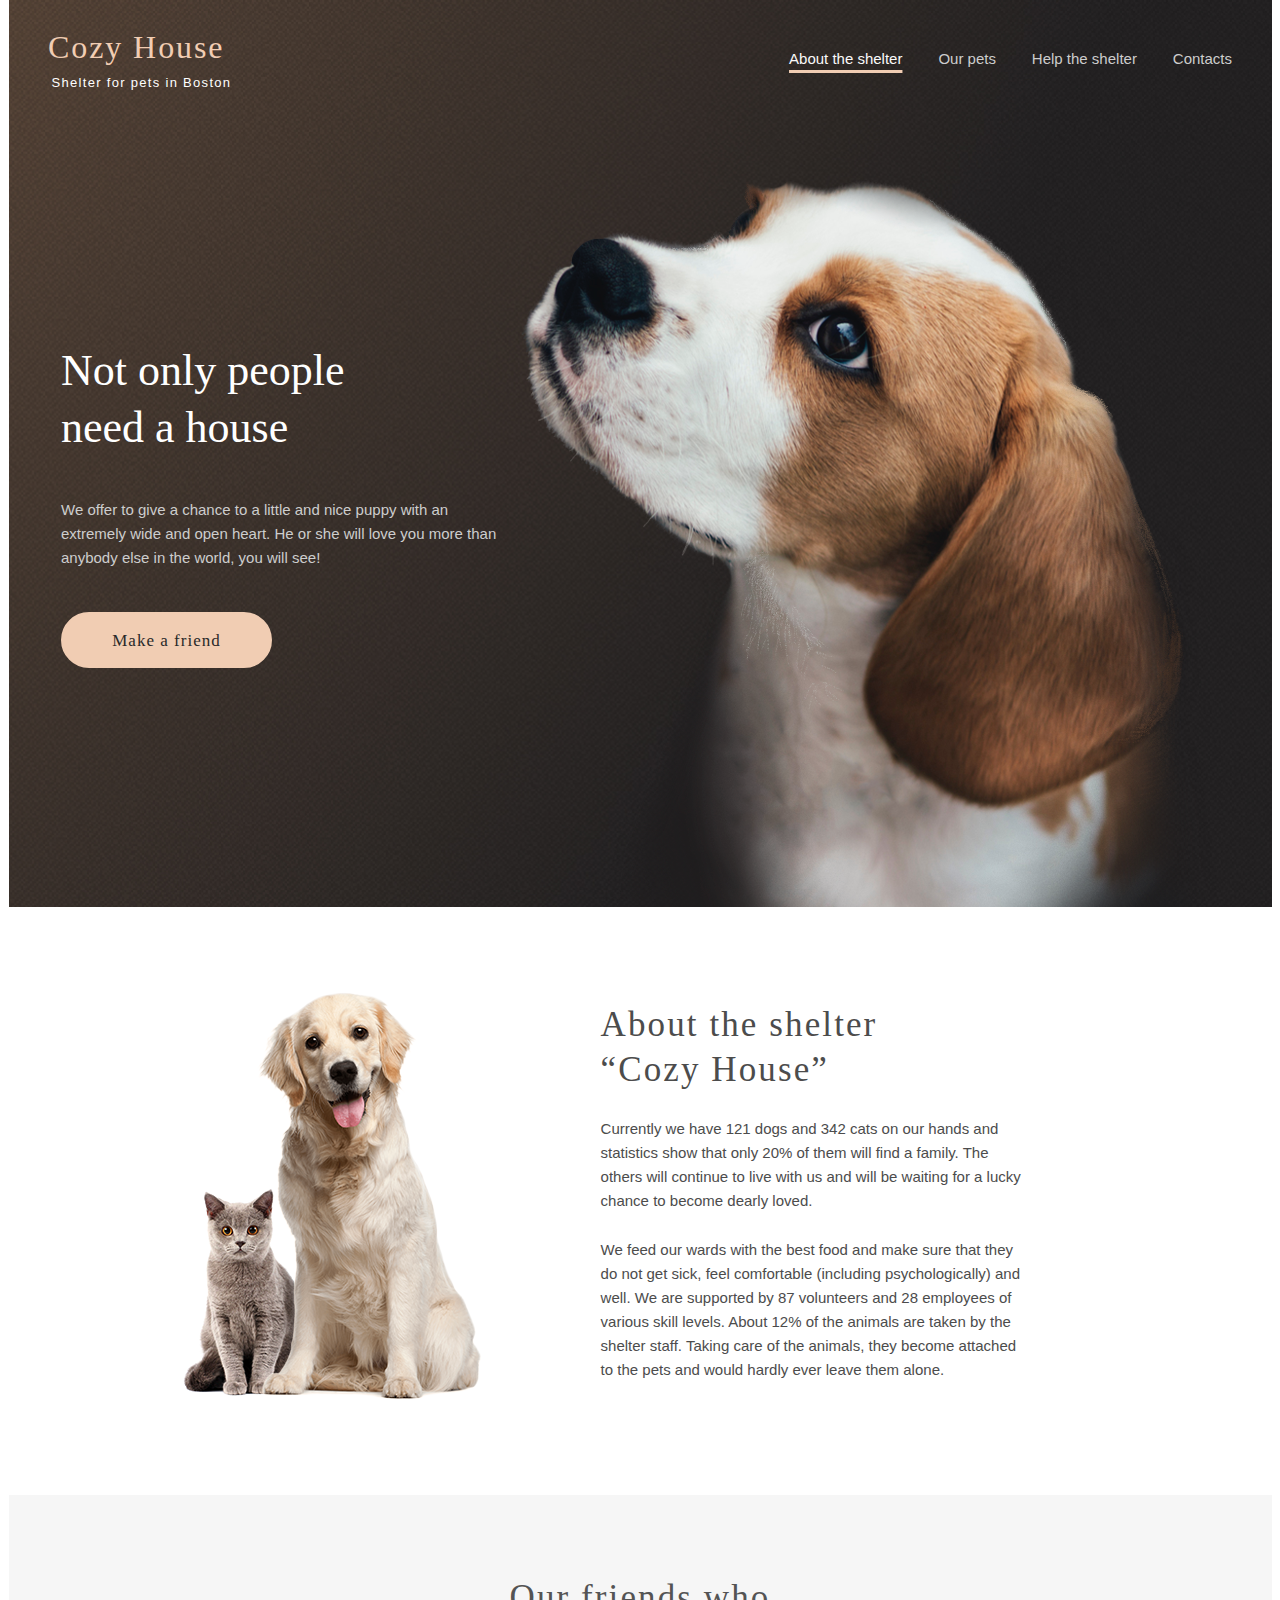
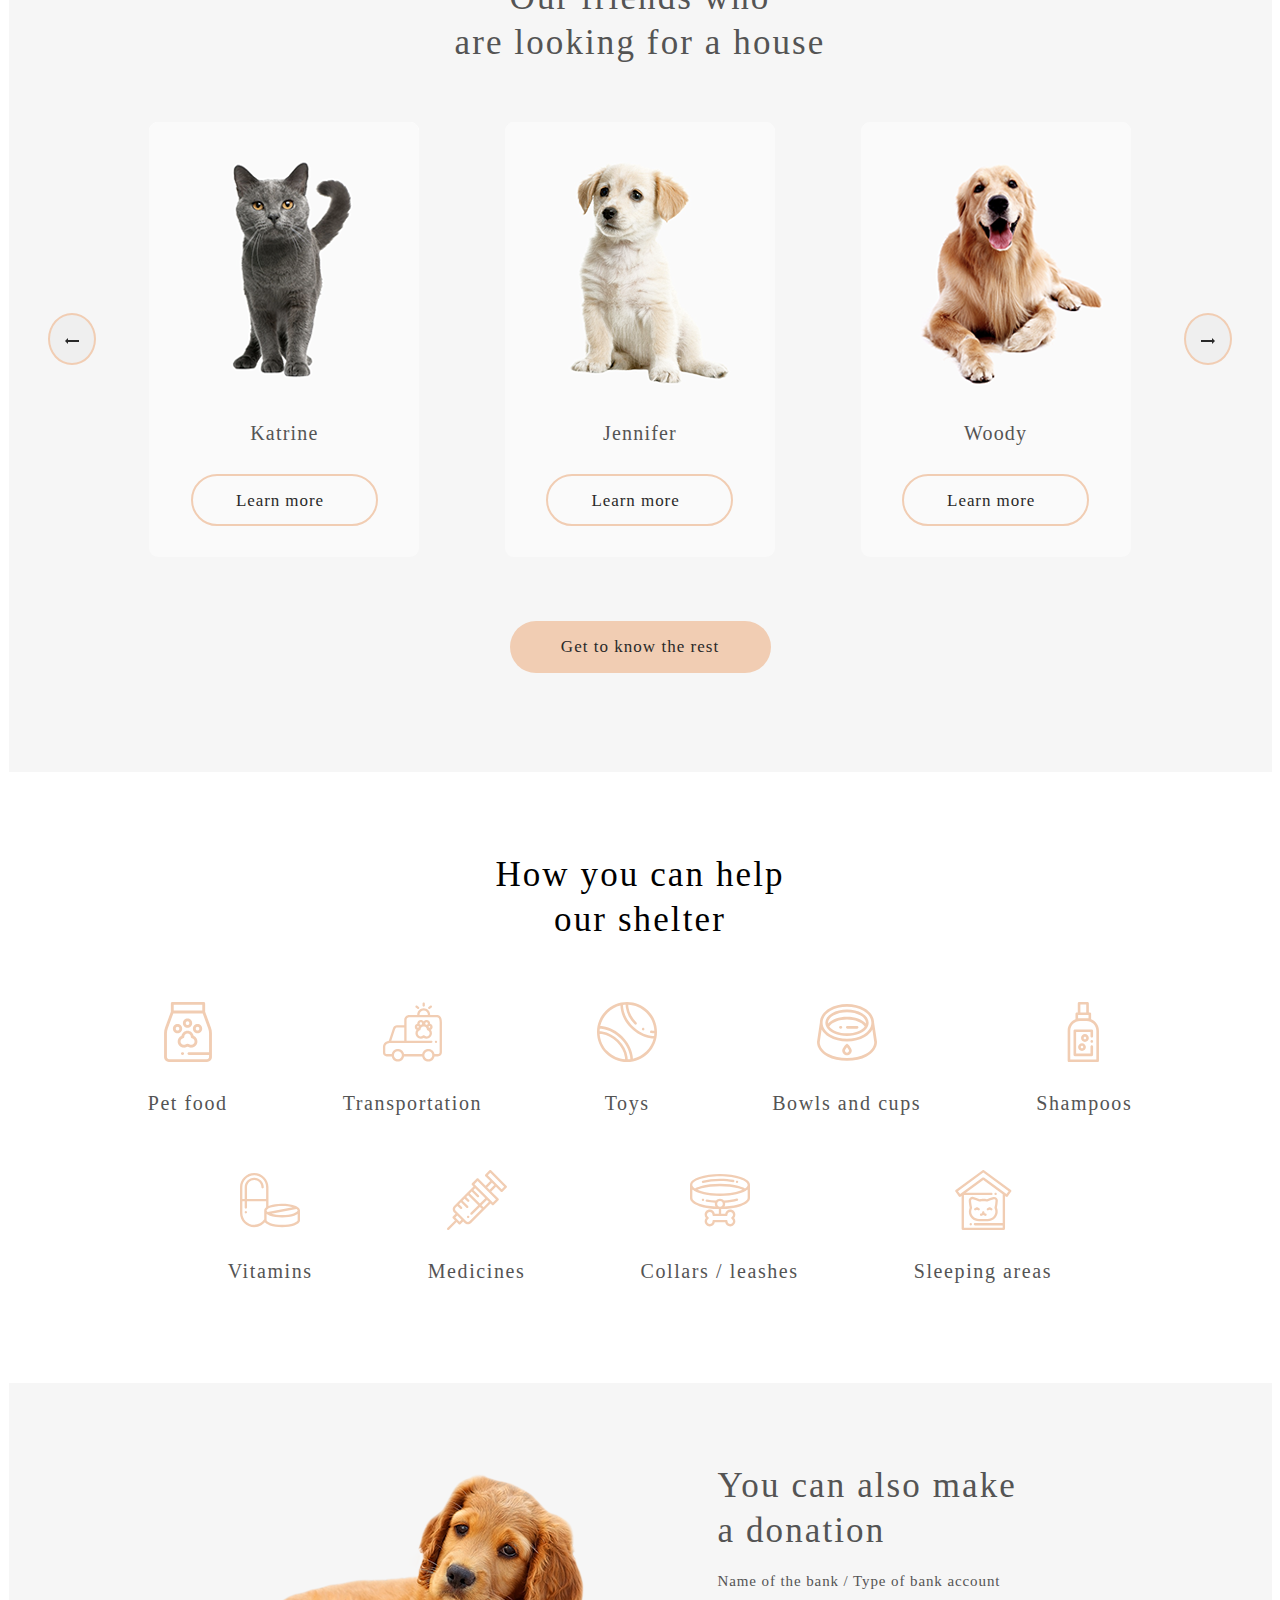
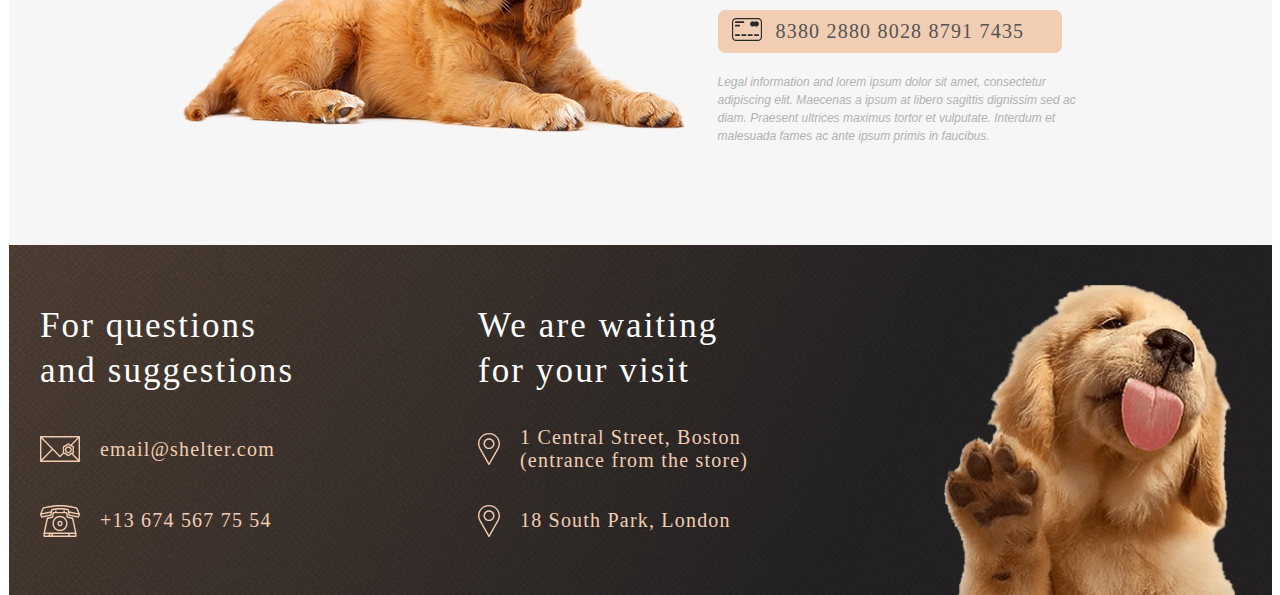
==== commit a4eb3474: "fix: fixed errores main page and pets page" ====
--- a/shelter/main.html
+++ b/shelter/main.html
@@ -90,7 +90,10 @@
           </div>
           <div class="section2__article_div-info">
             <h2 class="section2__article_div-info_h2">
-              About the shelter “Cozy House”
+              About the shelter
+              <!-- prettier-ignore -->
+              <br>
+              “Cozy House”
             </h2>
             <p class="section2__article_div-info_p">
               Currently we have 121 dogs and 342 cats on our hands and
--- a/shelter/main.css
+++ b/shelter/main.css
@@ -1116,12 +1116,11 @@
   .footer_wrapper {
     display: flex;
     width: 300px;
-    height: 815px;
+    height: 809px;
     align-content: stretch;
     justify-content: space-between;
     align-items: flex-end;
     flex-wrap: wrap;
-    margin-top: 30px;
   }
   .footer__section1,
   .footer__section2 {
